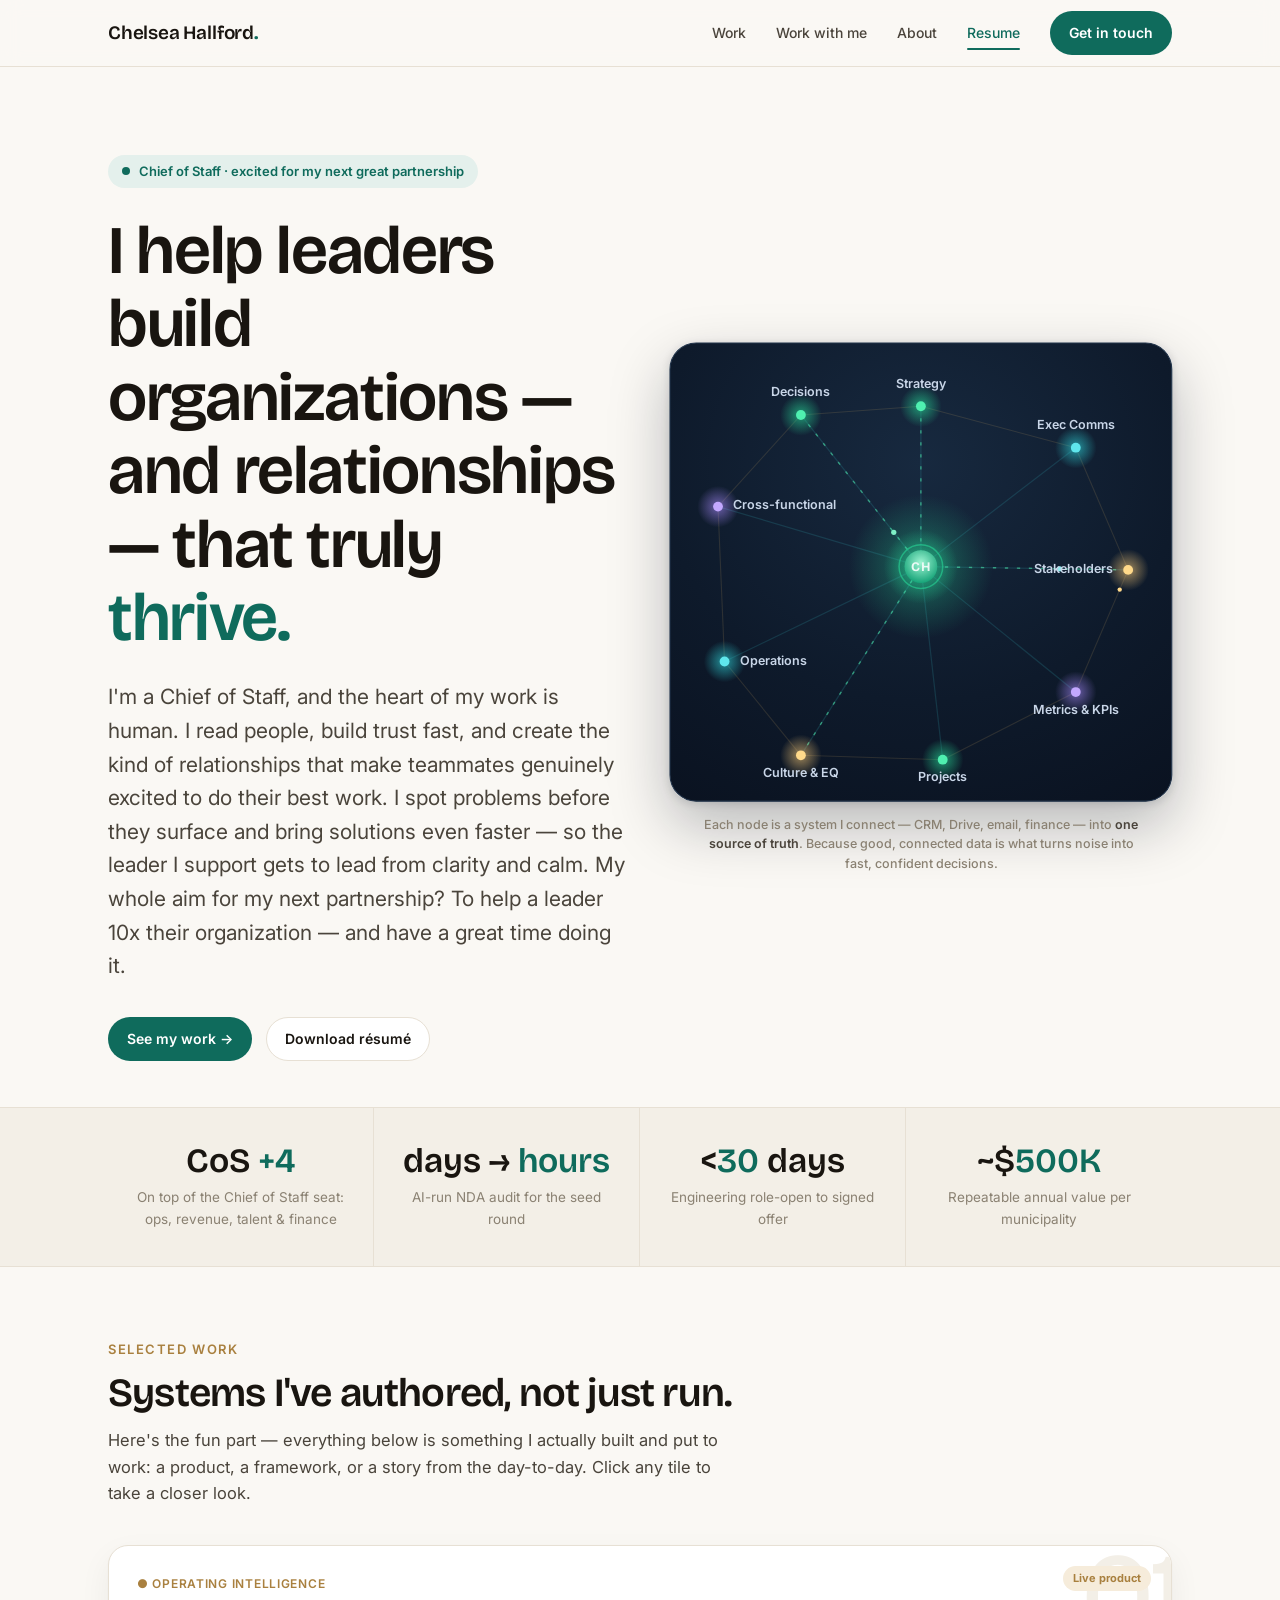
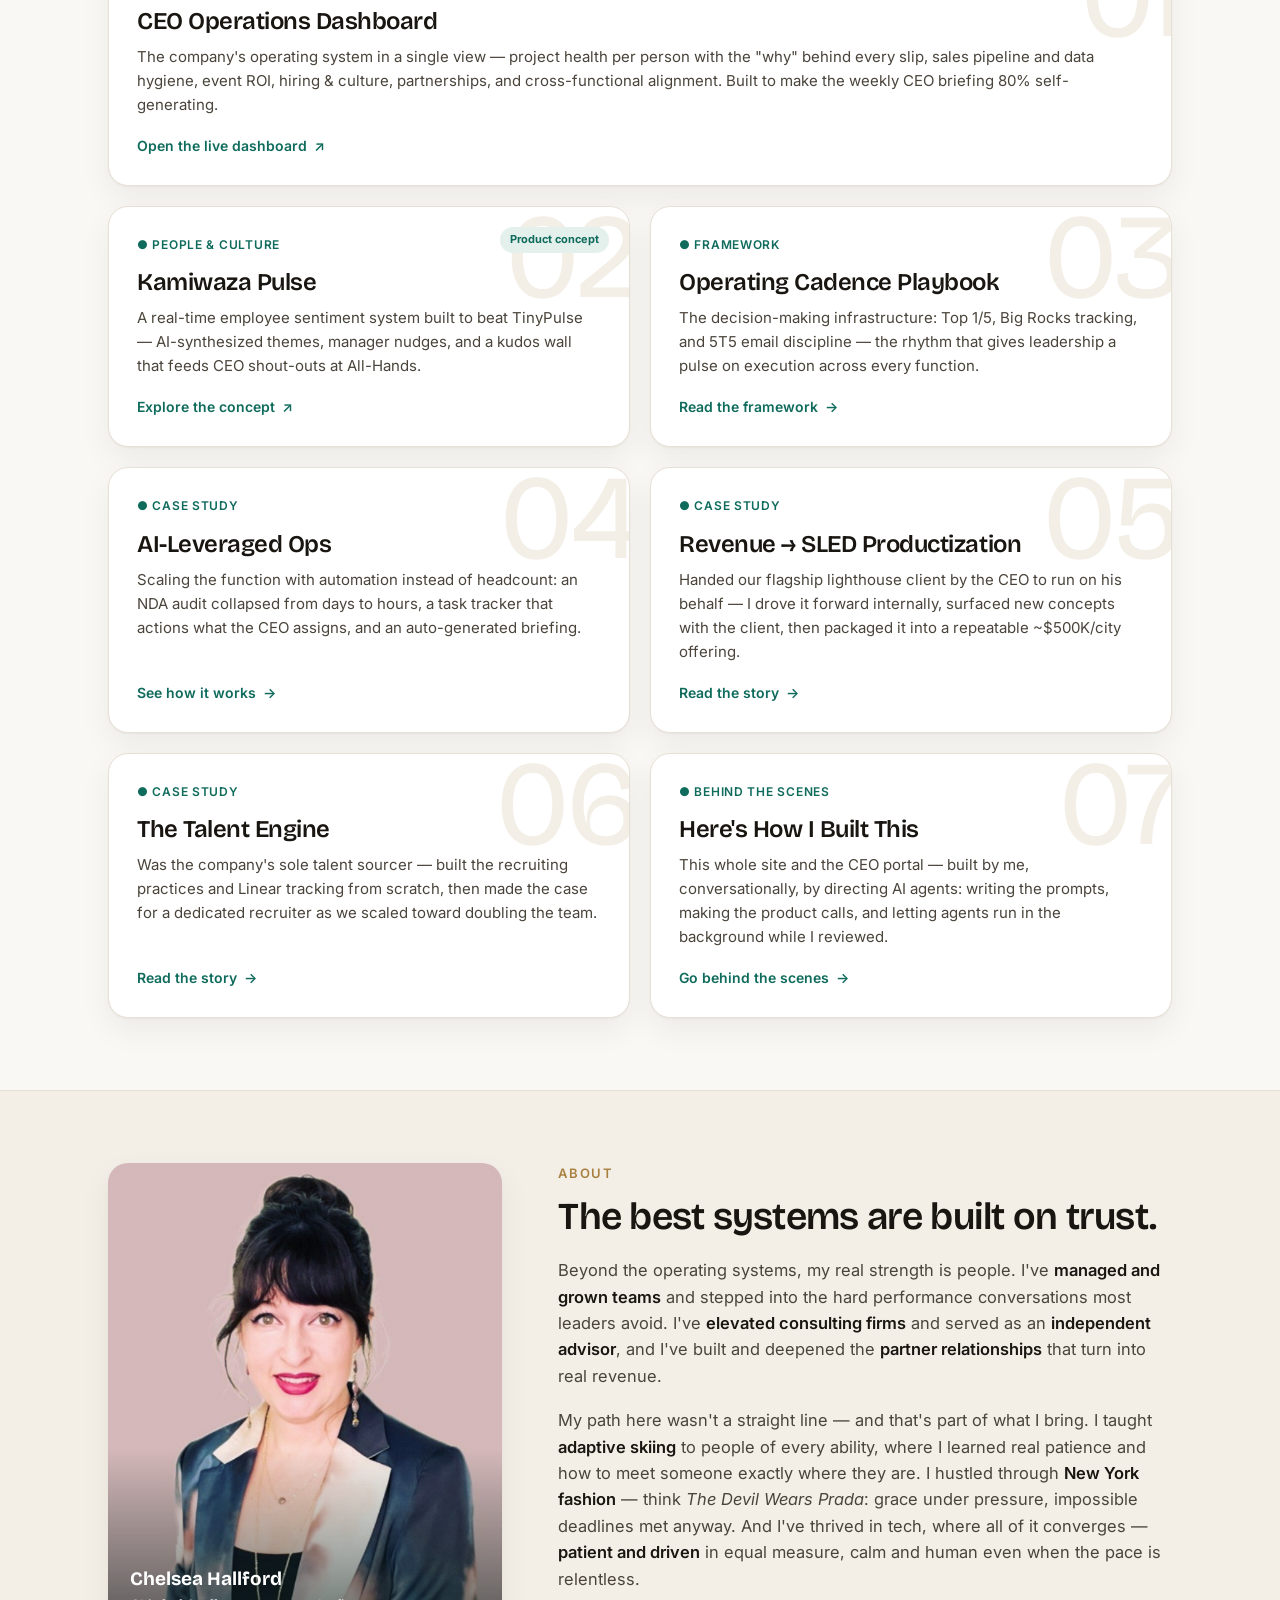
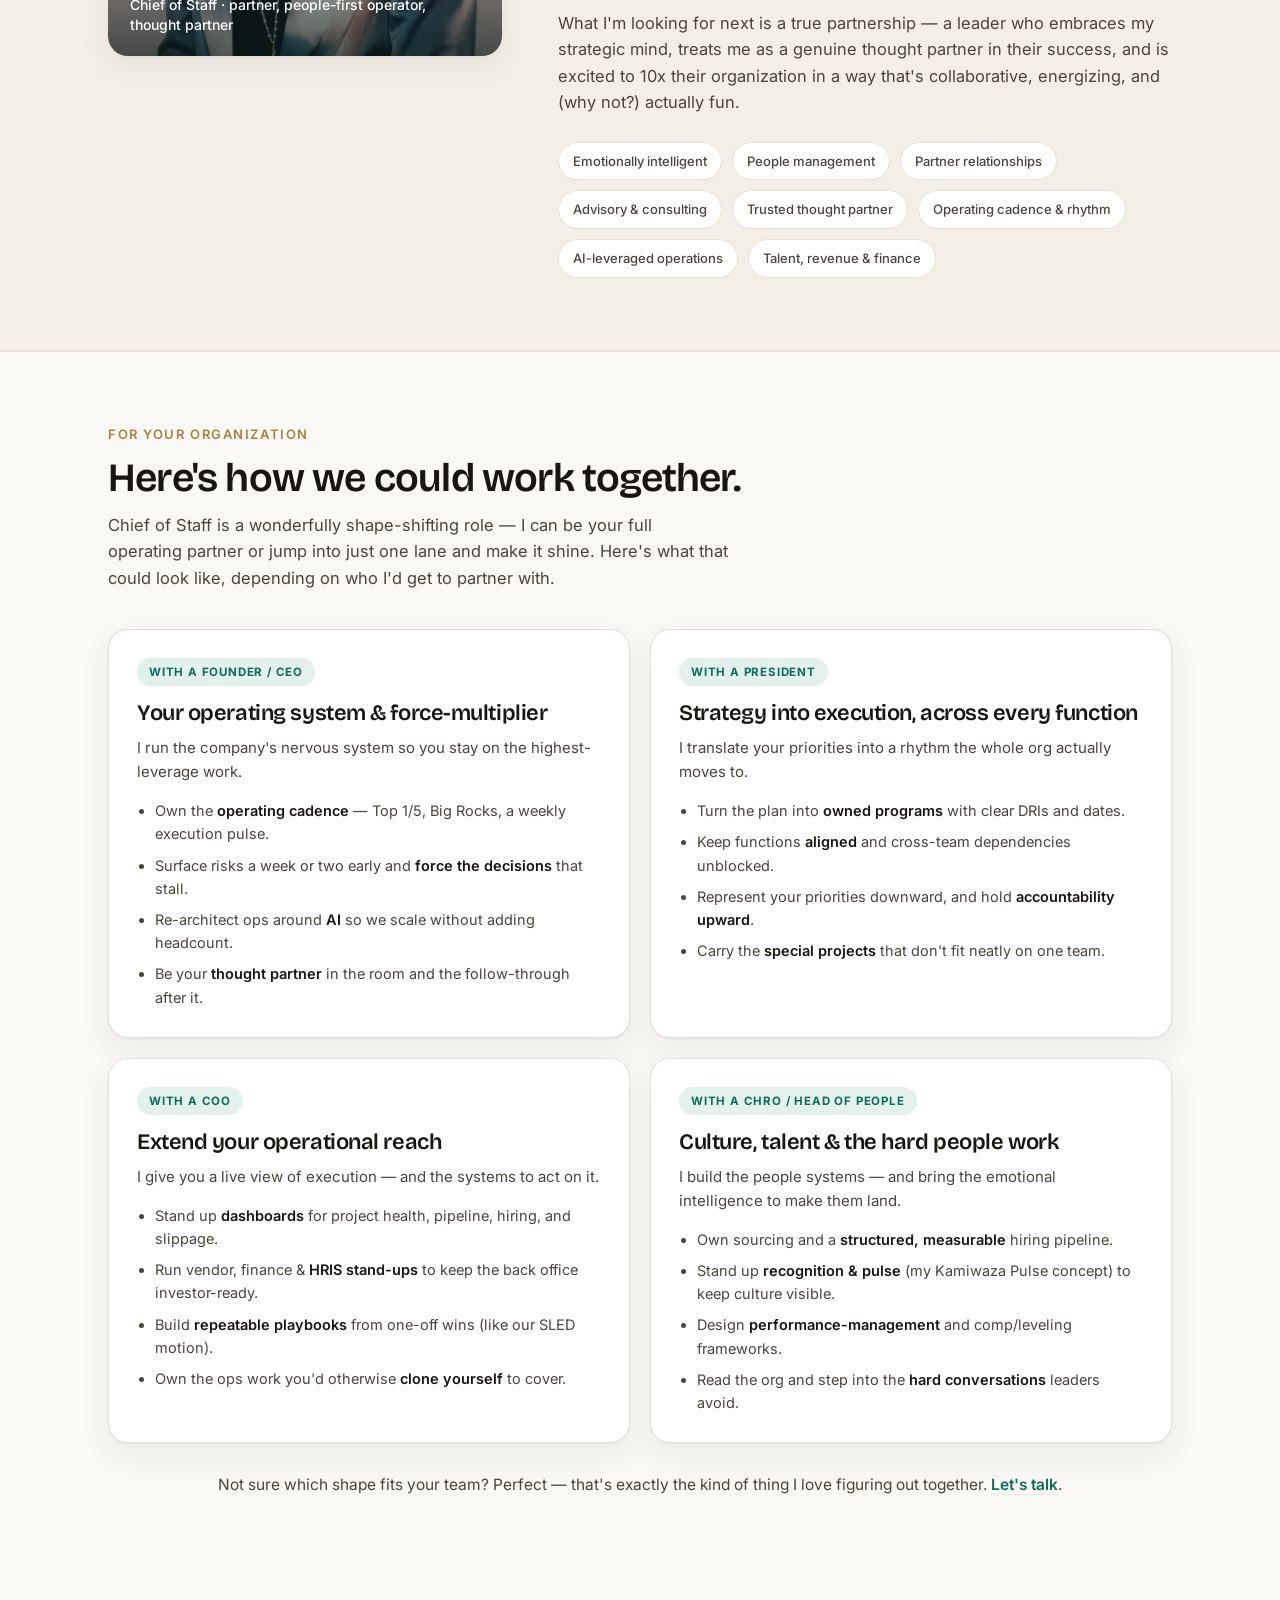
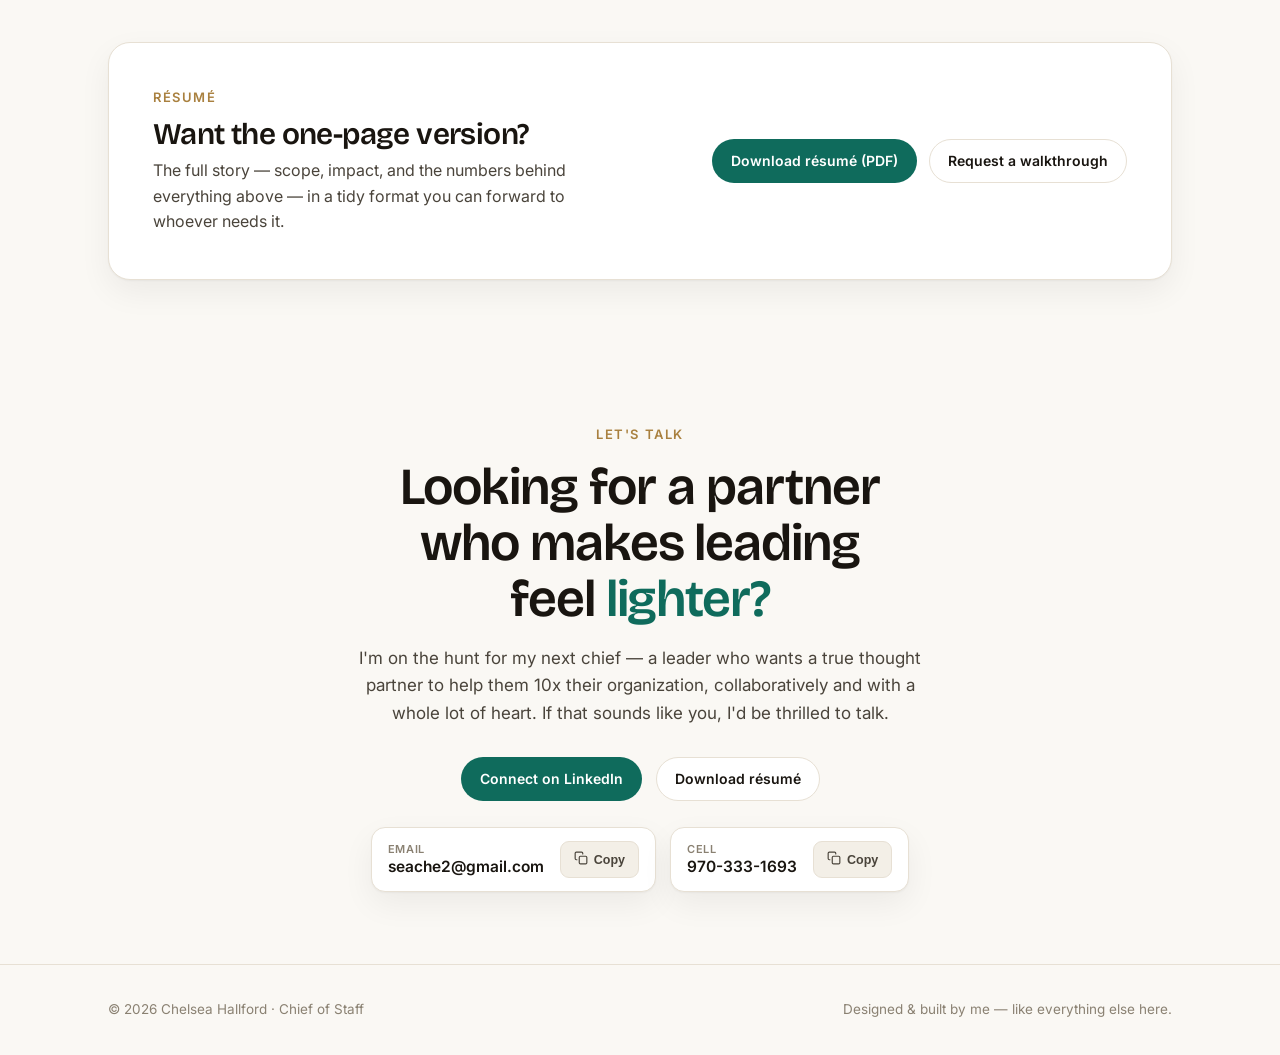
==== index.html @ 5195b386 "Add files via upload" ====
<!DOCTYPE html>
<html lang="en">
<head>
<meta charset="UTF-8" />
<meta name="viewport" content="width=device-width, initial-scale=1.0" />
<title>Chelsea Hallford · Chief of Staff</title>
<meta name="description" content="Chelsea Hallford — Chief of Staff. I help leaders build organizations and relationships that thrive." />
<link rel="preconnect" href="https://fonts.googleapis.com">
<link rel="preconnect" href="https://fonts.gstatic.com" crossorigin>
<link href="https://fonts.googleapis.com/css2?family=Bricolage+Grotesque:opsz,wght@12..96,400;12..96,500;12..96,600;12..96,700&family=Inter:wght@400;500;600&display=swap" rel="stylesheet">
<style>
  :root{
    --paper:#faf8f4;
    --paper-2:#f3efe7;
    --card:#ffffff;
    --ink:#191510;
    --ink-2:#4a443b;
    --muted:#8a8172;
    --line:#e7e0d4;
    --accent:#0f6b5c;      /* emerald */
    --accent-soft:#e4f0ec;
    --gold:#a9803f;
    --shadow:0 1px 2px rgba(25,21,16,.04), 0 12px 32px rgba(25,21,16,.06);
    --shadow-hover:0 2px 6px rgba(25,21,16,.06), 0 20px 44px rgba(25,21,16,.12);
  }
  *{box-sizing:border-box}
  html{scroll-behavior:smooth}
  body{
    margin:0;background:var(--paper);color:var(--ink);
    font-family:'Inter',-apple-system,BlinkMacSystemFont,sans-serif;
    line-height:1.6;-webkit-font-smoothing:antialiased;
  }
  .serif{font-family:'Bricolage Grotesque',-apple-system,'Segoe UI',sans-serif}
  h1,h2,h3{font-family:'Bricolage Grotesque',-apple-system,'Segoe UI',sans-serif;font-weight:600;line-height:1.08;letter-spacing:-.02em;margin:0}
  a{color:inherit;text-decoration:none}
  .wrap{max-width:1120px;margin:0 auto;padding:0 28px}

  /* nav */
  nav{position:sticky;top:0;z-index:60;background:rgba(250,248,244,.82);backdrop-filter:blur(10px);
    border-bottom:1px solid var(--line)}
  nav .wrap{display:flex;align-items:center;justify-content:space-between;height:66px}
  .logo{font-family:'Bricolage Grotesque',sans-serif;font-size:19px;font-weight:600;letter-spacing:-.01em}
  .logo b{color:var(--accent)}
  .navlinks{display:flex;gap:30px;align-items:center;font-size:14px;font-weight:500}
  .navlinks a{color:var(--ink-2);transition:color .15s}
  .navlinks a:hover{color:var(--accent)}
  .navlinks a.spy-active:not(.btn){color:var(--accent);position:relative}
  .navlinks a.spy-active:not(.btn)::after{content:"";position:absolute;left:0;right:0;bottom:-6px;height:2px;background:var(--accent);border-radius:2px}
  .btn{display:inline-flex;align-items:center;gap:8px;font-size:14px;font-weight:600;
    padding:10px 18px;border-radius:999px;transition:.18s;cursor:pointer;border:1px solid transparent}
  .btn.primary{background:var(--accent);color:#fff}
  .btn.primary:hover{background:#0c5648;transform:translateY(-1px)}
  .btn.ghost{border-color:var(--line);color:var(--ink);background:#fff}
  .btn.ghost:hover{border-color:var(--accent);color:var(--accent)}
  @media(max-width:720px){.navlinks a:not(.btn){display:none}}

  /* hero */
  .hero{padding:88px 0 46px}
  .eyebrow{display:inline-flex;align-items:center;gap:9px;font-size:13px;font-weight:600;
    color:var(--accent);background:var(--accent-soft);padding:6px 14px;border-radius:999px;margin-bottom:26px}
  .eyebrow .pulse{width:8px;height:8px;border-radius:50%;background:var(--accent);
    box-shadow:0 0 0 0 rgba(15,107,92,.5);animation:pulse 2s infinite}
  @keyframes pulse{0%{box-shadow:0 0 0 0 rgba(15,107,92,.45)}70%{box-shadow:0 0 0 10px rgba(15,107,92,0)}100%{box-shadow:0 0 0 0 rgba(15,107,92,0)}}
  .hero h1{font-size:clamp(38px,6vw,68px);max-width:14ch}
  .hero h1 em{font-style:normal;color:var(--accent)}
  .hero .lede{font-size:clamp(17px,2.1vw,21px);color:var(--ink-2);max-width:60ch;margin:26px 0 34px}
  .hero .cta{display:flex;gap:14px;flex-wrap:wrap}

  /* hero AI graph */
  .hero-grid{display:grid;grid-template-columns:1.02fr .98fr;gap:40px;align-items:center}
  @media(max-width:880px){.hero-grid{grid-template-columns:1fr;gap:22px}
    .hero-viz{max-width:470px;margin:6px auto 0}}
  .hero-viz{position:relative}
  .aiviz{width:100%;height:auto;display:block;overflow:visible;border-radius:24px;
    box-shadow:0 24px 60px rgba(10,19,32,.28),0 2px 10px rgba(10,19,32,.14)}
  .ai-float{animation:aifl 7s ease-in-out infinite}
  @keyframes aifl{0%,100%{transform:translateY(0)}50%{transform:translateY(-7px)}}
  .ai-halo{animation:aihalo 3.4s ease-in-out infinite}
  @keyframes aihalo{0%,100%{opacity:.45}50%{opacity:.95}}
  .ai-flow{stroke-dasharray:3 8;animation:aiflow 3.4s linear infinite}
  @keyframes aiflow{to{stroke-dashoffset:-110}}
  .ai-hublabel{font-size:12px;fill:#eafaf5;font-weight:700;font-family:'Bricolage Grotesque',sans-serif;letter-spacing:.6px}
  .ai-label{font-size:11.5px;fill:#c9d6e8;font-weight:600}
  .hero-viz-cap{text-align:center;font-size:12.5px;color:var(--muted);margin:14px auto 0;font-weight:500;max-width:440px;line-height:1.55}
  .hero-viz-cap b{color:var(--ink-2);font-weight:600}
  @media(prefers-reduced-motion:reduce){.ai-float,.ai-halo,.ai-flow{animation:none}}

  /* impact strip */
  .impact{border-top:1px solid var(--line);border-bottom:1px solid var(--line);background:var(--paper-2)}
  .impact .wrap{display:grid;grid-template-columns:repeat(4,1fr);gap:0}
  .stat{padding:36px 24px;border-right:1px solid var(--line);text-align:center;
    display:flex;flex-direction:column;align-items:center;justify-content:center}
  .stat:last-child{border-right:0}
  .stat .n{font-family:'Bricolage Grotesque',sans-serif;font-size:34px;font-weight:600;color:var(--ink);line-height:1}
  .stat .n span{color:var(--accent)}
  .stat .l{font-size:13.5px;color:var(--muted);margin-top:9px;max-width:24ch}
  @media(max-width:820px){.impact .wrap{grid-template-columns:repeat(2,1fr)}
    .stat{padding:26px 18px}
    .stat:nth-child(odd){border-right:1px solid var(--line)}
    .stat:nth-child(even){border-right:0}}

  section{padding:72px 0}
  .sec-head{margin-bottom:38px}
  .sec-head .kicker{font-size:13px;font-weight:600;letter-spacing:.12em;text-transform:uppercase;color:var(--gold)}
  .sec-head h2{font-size:clamp(28px,4vw,40px);margin-top:12px}
  .sec-head p{color:var(--ink-2);max-width:62ch;margin-top:12px;font-size:16.5px}

  /* tiles */
  .tiles{display:grid;grid-template-columns:repeat(6,1fr);gap:20px}
  .tile{grid-column:span 3;background:var(--card);border:1px solid var(--line);border-radius:20px;
    padding:28px;cursor:pointer;transition:.22s;box-shadow:var(--shadow);position:relative;overflow:hidden;
    display:flex;flex-direction:column;min-height:230px}
  .tile:hover{transform:translateY(-4px);box-shadow:var(--shadow-hover);border-color:#d8cfbf}
  .tile.feature{grid-column:span 6}
  .tile .cat{display:inline-flex;align-items:center;gap:7px;font-size:12px;font-weight:600;
    color:var(--accent);text-transform:uppercase;letter-spacing:.06em;margin-bottom:16px}
  .tile.live .cat{color:var(--gold)}
  .tile h3{font-size:24px;margin-bottom:10px}
  .tile .desc{color:var(--ink-2);font-size:15px;flex:1}
  .tile .go{margin-top:18px;font-size:14px;font-weight:600;color:var(--accent);display:inline-flex;align-items:center;gap:7px}
  .tile .arrow{transition:transform .2s}
  .tile:hover .arrow{transform:translate(4px,-2px)}
  .tile .glyph{position:absolute;right:-10px;top:-10px;font-family:'Bricolage Grotesque',sans-serif;font-size:120px;
    color:var(--paper-2);z-index:0;line-height:1;user-select:none;pointer-events:none}
  .tile > *{position:relative;z-index:1}
  .tag{position:absolute;top:20px;right:20px;font-size:11px;font-weight:700;padding:4px 10px;border-radius:999px;
    background:var(--accent-soft);color:var(--accent);z-index:2}
  .tag.gold{background:#f6ecdb;color:var(--gold)}
  @media(max-width:820px){.tiles{grid-template-columns:1fr}.tile,.tile.feature{grid-column:auto}}

  /* about */
  .about{background:var(--paper-2);border-top:1px solid var(--line);border-bottom:1px solid var(--line)}
  .about-grid{display:grid;grid-template-columns:0.9fr 1.4fr;gap:56px;align-items:start}
  .portrait{aspect-ratio:4/5;border-radius:20px;
    background:
      linear-gradient(to top, rgba(12,30,25,.72), rgba(12,30,25,.02) 42%),
      url('chelsea-headshot.jpg') center 15%/cover no-repeat,
      linear-gradient(145deg,#123e37,#0f6b5c 60%,#2f9a86);
    box-shadow:var(--shadow);display:flex;align-items:flex-end;padding:22px;color:#fff;position:relative;overflow:hidden}
  .portrait .initials{font-family:'Bricolage Grotesque',sans-serif;font-size:150px;font-weight:500;position:absolute;
    top:-24px;right:6px;color:rgba(255,255,255,.12);line-height:1}
  .portrait .cap{font-size:14px;font-weight:500;position:relative;z-index:1;line-height:1.4}
  .portrait .cap b{font-family:'Bricolage Grotesque',sans-serif;font-size:19px;display:block;margin-bottom:3px}
  .about h2{font-size:clamp(26px,3.6vw,38px);margin-bottom:20px}
  .about p{color:var(--ink-2);font-size:16.5px;margin:0 0 18px}
  .about p .hl{color:var(--ink);font-weight:600}
  .about .signals{display:flex;flex-wrap:wrap;gap:10px;margin-top:26px}
  .chip{font-size:13px;font-weight:500;padding:8px 14px;border-radius:999px;background:#fff;
    border:1px solid var(--line);color:var(--ink-2)}
  @media(max-width:820px){.about-grid{grid-template-columns:1fr;gap:32px}.portrait{max-width:320px}}

  /* ways we could work together */
  .ways{display:grid;grid-template-columns:repeat(2,1fr);gap:20px}
  @media(max-width:820px){.ways{grid-template-columns:1fr}}
  .way{background:var(--card);border:1px solid var(--line);border-radius:20px;padding:28px;box-shadow:var(--shadow);
    transition:.2s}
  .way:hover{transform:translateY(-3px);box-shadow:var(--shadow-hover);border-color:#d8cfbf}
  .way-role{display:inline-block;font-size:11.5px;font-weight:700;letter-spacing:.07em;text-transform:uppercase;
    color:var(--accent);background:var(--accent-soft);padding:5px 12px;border-radius:999px;margin-bottom:16px}
  .way h3{font-size:22px;margin-bottom:10px}
  .way > p{color:var(--ink-2);font-size:15px;margin:0 0 15px}
  .way ul{margin:0;padding-left:18px;color:var(--ink-2);font-size:14.5px}
  .way li{margin-bottom:8px}
  .way li:last-child{margin-bottom:0}
  .way li b{color:var(--ink);font-weight:600}
  .ways-note{text-align:center;color:var(--ink-2);font-size:15.5px;margin-top:30px}
  .ways-note a{color:var(--accent);font-weight:600;border-bottom:1px solid var(--accent-soft)}
  .ways-note a:hover{border-bottom-color:var(--accent)}

  /* resume */
  .resume-card{background:var(--card);border:1px solid var(--line);border-radius:22px;padding:44px;
    box-shadow:var(--shadow);display:flex;justify-content:space-between;align-items:center;gap:30px;flex-wrap:wrap}
  .resume-card h2{font-size:30px;margin-bottom:8px}
  .resume-card p{color:var(--ink-2);margin:0;max-width:46ch}
  .resume-actions{display:flex;gap:12px;flex-wrap:wrap}

  /* contact */
  .contact{text-align:center}
  .contact h2{font-size:clamp(30px,5vw,52px);max-width:16ch;margin:0 auto 18px}
  .contact h2 em{font-style:normal;color:var(--accent)}
  .contact p{color:var(--ink-2);font-size:17px;max-width:52ch;margin:0 auto 30px}
  .contact-cards{display:flex;gap:14px;justify-content:center;flex-wrap:wrap;margin-top:26px}
  .ccard{display:flex;align-items:center;gap:16px;background:var(--card);border:1px solid var(--line);
    border-radius:14px;padding:13px 16px;box-shadow:var(--shadow)}
  .ccard .cinfo{display:flex;flex-direction:column;text-align:left;line-height:1.3}
  .ccard-label{font-size:11px;text-transform:uppercase;letter-spacing:.06em;color:var(--muted);font-weight:600}
  .ccard-val{font-size:15.5px;font-weight:600;color:var(--ink)}
  .ccard-val:hover{color:var(--accent)}
  .copy-btn{border:1px solid var(--line);background:var(--paper-2);color:var(--ink-2);font-size:12.5px;font-weight:600;
    padding:9px 13px;border-radius:9px;cursor:pointer;transition:.15s;white-space:nowrap;display:inline-flex;align-items:center;gap:6px}
  .copy-btn:hover{border-color:var(--accent);color:var(--accent)}
  .copy-btn.copied{background:var(--accent);color:#fff;border-color:var(--accent)}
  .copy-btn svg{width:14px;height:14px}

  footer{border-top:1px solid var(--line);padding:34px 0;color:var(--muted);font-size:13.5px}
  footer .wrap{display:flex;justify-content:space-between;align-items:center;flex-wrap:wrap;gap:14px}
  footer a{color:var(--ink-2)}footer a:hover{color:var(--accent)}

  /* modal */
  .modal-bg{position:fixed;inset:0;background:rgba(25,21,16,.5);backdrop-filter:blur(4px);
    z-index:100;display:none;align-items:center;justify-content:center;padding:24px}
  .modal-bg.open{display:flex;animation:fade .2s ease}
  @keyframes fade{from{opacity:0}to{opacity:1}}
  .modal{background:var(--paper);border-radius:22px;max-width:660px;width:100%;max-height:88vh;overflow-y:auto;
    box-shadow:0 30px 80px rgba(0,0,0,.35);animation:rise .25s ease}
  @keyframes rise{from{transform:translateY(16px);opacity:.6}to{transform:none;opacity:1}}
  .modal-top{padding:34px 38px 0;position:sticky;top:0;background:var(--paper)}
  .modal .cat{font-size:12px;font-weight:600;color:var(--gold);text-transform:uppercase;letter-spacing:.08em}
  .modal h3{font-size:30px;margin:12px 0 0}
  .modal-body{padding:22px 38px 40px}
  .modal-body h4{font-family:'Inter',sans-serif;font-size:12px;font-weight:700;letter-spacing:.1em;
    text-transform:uppercase;color:var(--accent);margin:26px 0 8px}
  .modal-body p{color:var(--ink-2);margin:0;font-size:16px}
  .modal-body ul{color:var(--ink-2);margin:8px 0 0;padding-left:20px;font-size:16px}
  .modal-body li{margin-bottom:7px}
  .modal-metrics{display:grid;grid-template-columns:repeat(3,1fr);gap:14px;margin-top:28px}
  .mm{background:#fff;border:1px solid var(--line);border-radius:14px;padding:16px}
  .mm .n{font-family:'Bricolage Grotesque',sans-serif;font-size:26px;font-weight:600;color:var(--accent);line-height:1}
  .mm .l{font-size:12.5px;color:var(--muted);margin-top:6px}
  .close-x{position:absolute;top:26px;right:26px;width:36px;height:36px;border-radius:50%;border:1px solid var(--line);
    background:#fff;cursor:pointer;font-size:18px;color:var(--ink-2);display:flex;align-items:center;justify-content:center;z-index:3}
  .close-x:hover{color:var(--accent);border-color:var(--accent)}
  @media(max-width:560px){.modal-metrics{grid-template-columns:1fr}.modal-top,.modal-body{padding-left:24px;padding-right:24px}}
</style>
</head>
<body>

<nav>
  <div class="wrap">
    <a href="#top" class="logo">Chelsea Hallford<b>.</b></a>
    <div class="navlinks">
      <a href="#work">Work</a>
      <a href="#ways">Work with me</a>
      <a href="#about">About</a>
      <a href="#resume">Resume</a>
      <a href="#contact" class="btn primary">Get in touch</a>
    </div>
  </div>
</nav>

<a id="top"></a>
<header class="hero">
  <div class="wrap">
   <div class="hero-grid">
    <div class="hero-text">
    <span class="eyebrow"><span class="pulse"></span> Chief of Staff · excited for my next great partnership</span>
    <h1 class="serif">I help leaders build organizations — and relationships — that truly <em>thrive.</em></h1>
    <p class="lede">I'm a Chief of Staff, and the heart of my work is human. I read people, build trust fast, and create the kind of relationships that make teammates genuinely excited to do their best work. I spot problems before they surface and bring solutions even faster — so the leader I support gets to lead from clarity and calm. My whole aim for my next partnership? To help a leader 10x their organization — and have a great time doing it.</p>
    <div class="cta">
      <a href="#work" class="btn primary">See my work →</a>
      <a href="#resume" class="btn ghost">Download résumé</a>
    </div>
    </div><!-- /hero-text -->

    <div class="hero-viz">
      <svg class="aiviz" viewBox="0 0 460 420" xmlns="http://www.w3.org/2000/svg" role="img" aria-label="Glowing network graph of how a Chief of Staff connects strategy, operations, communication, and people">
        <defs>
          <radialGradient id="panel" cx="50%" cy="26%" r="90%">
            <stop offset="0%" stop-color="#17293f"/><stop offset="58%" stop-color="#0e1a2b"/><stop offset="100%" stop-color="#0a1220"/>
          </radialGradient>
          <radialGradient id="hubglow" cx="50%" cy="50%" r="50%"><stop offset="0%" stop-color="#27d796" stop-opacity="0.42"/><stop offset="100%" stop-color="#27d796" stop-opacity="0"/></radialGradient>
          <radialGradient id="hubcore" cx="50%" cy="38%" r="65%"><stop offset="0%" stop-color="#9ff5d3"/><stop offset="100%" stop-color="#10a074"/></radialGradient>
          <radialGradient id="haloE" cx="50%" cy="50%" r="50%"><stop offset="0%" stop-color="#27d796" stop-opacity="0.65"/><stop offset="100%" stop-color="#27d796" stop-opacity="0"/></radialGradient>
          <radialGradient id="haloT" cx="50%" cy="50%" r="50%"><stop offset="0%" stop-color="#2fd3d8" stop-opacity="0.65"/><stop offset="100%" stop-color="#2fd3d8" stop-opacity="0"/></radialGradient>
          <radialGradient id="haloG" cx="50%" cy="50%" r="50%"><stop offset="0%" stop-color="#ffcf7a" stop-opacity="0.6"/><stop offset="100%" stop-color="#ffcf7a" stop-opacity="0"/></radialGradient>
          <radialGradient id="haloV" cx="50%" cy="50%" r="50%"><stop offset="0%" stop-color="#a98bff" stop-opacity="0.6"/><stop offset="100%" stop-color="#a98bff" stop-opacity="0"/></radialGradient>
        </defs>

        <rect x="0" y="0" width="460" height="420" rx="24" fill="url(#panel)" stroke="#22344b" stroke-width="1"/>
        <circle cx="230" cy="205" r="66" fill="url(#hubglow)"/>

        <!-- center spokes -->
        <g fill="none" stroke="#39c9d2" stroke-width="1.1" opacity="0.16">
          <line x1="230" y1="205" x2="230" y2="58"/>
          <line x1="230" y1="205" x2="372" y2="96"/>
          <line x1="230" y1="205" x2="420" y2="208"/>
          <line x1="230" y1="205" x2="372" y2="320"/>
          <line x1="230" y1="205" x2="250" y2="382"/>
          <line x1="230" y1="205" x2="120" y2="378"/>
          <line x1="230" y1="205" x2="50" y2="292"/>
          <line x1="230" y1="205" x2="44" y2="150"/>
          <line x1="230" y1="205" x2="120" y2="66"/>
        </g>
        <!-- animated data-flow spokes -->
        <g fill="none" stroke="#4ff0b0" stroke-width="1.3" opacity="0.55">
          <line class="ai-flow" x1="120" y1="66" x2="230" y2="205"/>
          <line class="ai-flow" x1="230" y1="58" x2="230" y2="205" style="animation-delay:-1.2s"/>
          <line class="ai-flow" x1="420" y1="208" x2="230" y2="205" style="animation-delay:-2.1s"/>
          <line class="ai-flow" x1="120" y1="378" x2="230" y2="205" style="animation-delay:-0.6s"/>
        </g>
        <!-- outer web -->
        <g fill="none" stroke="#e6b968" stroke-width="1" opacity="0.14">
          <line x1="230" y1="58" x2="372" y2="96"/>
          <line x1="372" y1="96" x2="420" y2="208"/>
          <line x1="420" y1="208" x2="372" y2="320"/>
          <line x1="372" y1="320" x2="250" y2="382"/>
          <line x1="250" y1="382" x2="120" y2="378"/>
          <line x1="120" y1="378" x2="50" y2="292"/>
          <line x1="50" y1="292" x2="44" y2="150"/>
          <line x1="44" y1="150" x2="120" y2="66"/>
          <line x1="120" y1="66" x2="230" y2="58"/>
        </g>

        <!-- traveling data pulses -->
        <circle r="2.4" fill="#7ff0c6"><animateMotion dur="4.5s" repeatCount="indefinite" path="M120,66 L230,205"/></circle>
        <circle r="2.4" fill="#8fe9ee"><animateMotion dur="5.2s" repeatCount="indefinite" path="M230,205 L420,208"/></circle>
        <circle r="2" fill="#ffd98a"><animateMotion dur="6s" repeatCount="indefinite" path="M372,96 L420,208 L372,320"/></circle>

        <!-- nodes -->
        <g class="ai-float" style="animation-delay:-0.2s"><circle class="ai-halo" cx="230" cy="58" r="19" fill="url(#haloE)"/><circle cx="230" cy="58" r="4.5" fill="#4ff0b0"/><text class="ai-label" x="230" y="41" text-anchor="middle">Strategy</text></g>
        <g class="ai-float" style="animation-delay:-1.6s"><circle class="ai-halo" cx="372" cy="96" r="19" fill="url(#haloT)" style="animation-delay:-0.7s"/><circle cx="372" cy="96" r="4.5" fill="#5fe6ec"/><text class="ai-label" x="372" y="79" text-anchor="middle">Exec Comms</text></g>
        <g class="ai-float" style="animation-delay:-2.7s"><circle class="ai-halo" cx="420" cy="208" r="19" fill="url(#haloG)" style="animation-delay:-1.5s"/><circle cx="420" cy="208" r="4.5" fill="#ffd98a"/><text class="ai-label" x="406" y="211" text-anchor="end">Stakeholders</text></g>
        <g class="ai-float" style="animation-delay:-3.3s"><circle class="ai-halo" cx="372" cy="320" r="19" fill="url(#haloV)" style="animation-delay:-2.2s"/><circle cx="372" cy="320" r="4.5" fill="#c3a8ff"/><text class="ai-label" x="372" y="340" text-anchor="middle">Metrics &amp; KPIs</text></g>
        <g class="ai-float" style="animation-delay:-0.9s"><circle class="ai-halo" cx="250" cy="382" r="19" fill="url(#haloE)" style="animation-delay:-3s"/><circle cx="250" cy="382" r="4.5" fill="#4ff0b0"/><text class="ai-label" x="250" y="402" text-anchor="middle">Projects</text></g>
        <g class="ai-float" style="animation-delay:-4.3s"><circle class="ai-halo" cx="120" cy="378" r="19" fill="url(#haloG)" style="animation-delay:-0.4s"/><circle cx="120" cy="378" r="4.5" fill="#ffd98a"/><text class="ai-label" x="120" y="398" text-anchor="middle">Culture &amp; EQ</text></g>
        <g class="ai-float" style="animation-delay:-2.1s"><circle class="ai-halo" cx="50" cy="292" r="19" fill="url(#haloT)" style="animation-delay:-1.9s"/><circle cx="50" cy="292" r="4.5" fill="#5fe6ec"/><text class="ai-label" x="64" y="295" text-anchor="start">Operations</text></g>
        <g class="ai-float" style="animation-delay:-5.1s"><circle class="ai-halo" cx="44" cy="150" r="19" fill="url(#haloV)" style="animation-delay:-2.6s"/><circle cx="44" cy="150" r="4.5" fill="#c3a8ff"/><text class="ai-label" x="58" y="152" text-anchor="start">Cross-functional</text></g>
        <g class="ai-float" style="animation-delay:-3.8s"><circle class="ai-halo" cx="120" cy="66" r="19" fill="url(#haloE)" style="animation-delay:-1.1s"/><circle cx="120" cy="66" r="4.5" fill="#4ff0b0"/><text class="ai-label" x="120" y="49" text-anchor="middle">Decisions</text></g>

        <!-- hub -->
        <circle class="ai-halo" cx="230" cy="205" r="34" fill="url(#haloE)"/>
        <circle cx="230" cy="205" r="20" fill="none" stroke="#27d796" stroke-width="1.4" opacity="0.6"/>
        <circle cx="230" cy="205" r="15" fill="url(#hubcore)"/>
        <text class="ai-hublabel" x="230" y="209" text-anchor="middle">CH</text>
      </svg>
      <div class="hero-viz-cap">Each node is a system I connect — CRM, Drive, email, finance — into <b>one source of truth</b>. Because good, connected data is what turns noise into fast, confident decisions.</div>
    </div>
   </div><!-- /hero-grid -->
  </div>
</header>

<div class="impact">
  <div class="wrap">
    <div class="stat"><div class="n">CoS <span>+4</span></div><div class="l">On top of the Chief of Staff seat: ops, revenue, talent &amp; finance</div></div>
    <div class="stat"><div class="n">days → <span>hours</span></div><div class="l">AI-run NDA audit for the seed round</div></div>
    <div class="stat"><div class="n">&lt;<span>30</span> days</div><div class="l">Engineering role-open to signed offer</div></div>
    <div class="stat"><div class="n">~$<span>500K</span></div><div class="l">Repeatable annual value per municipality</div></div>
  </div>
</div>

<section id="work">
  <div class="wrap">
    <div class="sec-head">
      <div class="kicker">Selected work</div>
      <h2 class="serif">Systems I've authored, not just run.</h2>
      <p>Here's the fun part — everything below is something I actually built and put to work: a product, a framework, or a story from the day-to-day. Click any tile to take a closer look.</p>
    </div>

    <div class="tiles">
      <!-- Feature: CEO dashboard -->
      <div class="tile feature live" onclick="window.open('ceo-ops-dashboard.html','_blank')">
        <span class="tag gold">Live product</span>
        <span class="glyph">01</span>
        <span class="cat">● Operating intelligence</span>
        <h3 class="serif">CEO Operations Dashboard</h3>
        <div class="desc">The company's operating system in a single view — project health per person with the "why" behind every slip, sales pipeline and data hygiene, event ROI, hiring & culture, partnerships, and cross-functional alignment. Built to make the weekly CEO briefing 80% self-generating.</div>
        <span class="go">Open the live dashboard <span class="arrow">↗</span></span>
      </div>

      <!-- Kamiwaza Pulse -->
      <div class="tile" onclick="window.open('kamiwaza-pulse.html','_blank')">
        <span class="tag">Product concept</span>
        <span class="glyph">02</span>
        <span class="cat">● People & culture</span>
        <h3 class="serif">Kamiwaza Pulse</h3>
        <div class="desc">A real-time employee sentiment system built to beat TinyPulse — AI-synthesized themes, manager nudges, and a kudos wall that feeds CEO shout-outs at All-Hands.</div>
        <span class="go">Explore the concept <span class="arrow">↗</span></span>
      </div>

      <!-- Cadence Playbook -->
      <div class="tile" onclick="openModal('cadence')">
        <span class="glyph">03</span>
        <span class="cat">● Framework</span>
        <h3 class="serif">Operating Cadence Playbook</h3>
        <div class="desc">The decision-making infrastructure: Top 1/5, Big Rocks tracking, and 5T5 email discipline — the rhythm that gives leadership a pulse on execution across every function.</div>
        <span class="go">Read the framework <span class="arrow">→</span></span>
      </div>

      <!-- AI-Leveraged Ops -->
      <div class="tile" onclick="openModal('ai')">
        <span class="glyph">04</span>
        <span class="cat">● Case study</span>
        <h3 class="serif">AI-Leveraged Ops</h3>
        <div class="desc">Scaling the function with automation instead of headcount: an NDA audit collapsed from days to hours, a task tracker that actions what the CEO assigns, and an auto-generated briefing.</div>
        <span class="go">See how it works <span class="arrow">→</span></span>
      </div>

      <!-- Revenue / SLED -->
      <div class="tile" onclick="openModal('revenue')">
        <span class="glyph">05</span>
        <span class="cat">● Case study</span>
        <h3 class="serif">Revenue → SLED Productization</h3>
        <div class="desc">Handed our flagship lighthouse client by the CEO to run on his behalf — I drove it forward internally, surfaced new concepts with the client, then packaged it into a repeatable ~$500K/city offering.</div>
        <span class="go">Read the story <span class="arrow">→</span></span>
      </div>

      <!-- Talent Engine -->
      <div class="tile" onclick="openModal('talent')">
        <span class="glyph">06</span>
        <span class="cat">● Case study</span>
        <h3 class="serif">The Talent Engine</h3>
        <div class="desc">Was the company's sole talent sourcer — built the recruiting practices and Linear tracking from scratch, then made the case for a dedicated recruiter as we scaled toward doubling the team.</div>
        <span class="go">Read the story <span class="arrow">→</span></span>
      </div>

      <!-- How I built this (meta) -->
      <div class="tile" onclick="openModal('builtwithai')">
        <span class="glyph">07</span>
        <span class="cat">● Behind the scenes</span>
        <h3 class="serif">Here's How I Built This</h3>
        <div class="desc">This whole site and the CEO portal — built by me, conversationally, by directing AI agents: writing the prompts, making the product calls, and letting agents run in the background while I reviewed.</div>
        <span class="go">Go behind the scenes <span class="arrow">→</span></span>
      </div>
    </div>
  </div>
</section>

<section class="about" id="about">
  <div class="wrap about-grid">
    <div class="portrait">
      <div class="cap"><b>Chelsea Hallford</b>Chief of Staff · partner, people-first operator, thought partner</div>
    </div>
    <div>
      <div class="kicker" style="color:var(--gold);font-size:13px;font-weight:600;letter-spacing:.12em;text-transform:uppercase">About</div>
      <h2 class="serif" style="margin-top:12px">The best systems are built on trust.</h2>
      <p>Beyond the operating systems, my real strength is people. I've <span class="hl">managed and grown teams</span> and stepped into the hard performance conversations most leaders avoid. I've <span class="hl">elevated consulting firms</span> and served as an <span class="hl">independent advisor</span>, and I've built and deepened the <span class="hl">partner relationships</span> that turn into real revenue.</p>
      <p>My path here wasn't a straight line — and that's part of what I bring. I taught <span class="hl">adaptive skiing</span> to people of every ability, where I learned real patience and how to meet someone exactly where they are. I hustled through <span class="hl">New York fashion</span> — think <em>The Devil Wears Prada</em>: grace under pressure, impossible deadlines met anyway. And I've thrived in tech, where all of it converges — <span class="hl">patient and driven</span> in equal measure, calm and human even when the pace is relentless.</p>
      <p>What I'm looking for next is a true partnership — a leader who embraces my strategic mind, treats me as a genuine thought partner in their success, and is excited to 10x their organization in a way that's collaborative, energizing, and (why not?) actually fun.</p>
      <div class="signals">
        <span class="chip">Emotionally intelligent</span>
        <span class="chip">People management</span>
        <span class="chip">Partner relationships</span>
        <span class="chip">Advisory & consulting</span>
        <span class="chip">Trusted thought partner</span>
        <span class="chip">Operating cadence & rhythm</span>
        <span class="chip">AI-leveraged operations</span>
        <span class="chip">Talent, revenue & finance</span>
      </div>
    </div>
  </div>
</section>

<section id="ways" style="border-top:1px solid var(--line)">
  <div class="wrap">
    <div class="sec-head">
      <div class="kicker">For your organization</div>
      <h2 class="serif">Here's how we could work together.</h2>
      <p>Chief of Staff is a wonderfully shape-shifting role — I can be your full operating partner or jump into just one lane and make it shine. Here's what that could look like, depending on who I'd get to partner with.</p>
    </div>
    <div class="ways">
      <div class="way">
        <div class="way-role">With a Founder / CEO</div>
        <h3 class="serif">Your operating system &amp; force-multiplier</h3>
        <p>I run the company's nervous system so you stay on the highest-leverage work.</p>
        <ul>
          <li>Own the <b>operating cadence</b> — Top 1/5, Big Rocks, a weekly execution pulse.</li>
          <li>Surface risks a week or two early and <b>force the decisions</b> that stall.</li>
          <li>Re-architect ops around <b>AI</b> so we scale without adding headcount.</li>
          <li>Be your <b>thought partner</b> in the room and the follow-through after it.</li>
        </ul>
      </div>
      <div class="way">
        <div class="way-role">With a President</div>
        <h3 class="serif">Strategy into execution, across every function</h3>
        <p>I translate your priorities into a rhythm the whole org actually moves to.</p>
        <ul>
          <li>Turn the plan into <b>owned programs</b> with clear DRIs and dates.</li>
          <li>Keep functions <b>aligned</b> and cross-team dependencies unblocked.</li>
          <li>Represent your priorities downward, and hold <b>accountability upward</b>.</li>
          <li>Carry the <b>special projects</b> that don't fit neatly on one team.</li>
        </ul>
      </div>
      <div class="way">
        <div class="way-role">With a COO</div>
        <h3 class="serif">Extend your operational reach</h3>
        <p>I give you a live view of execution — and the systems to act on it.</p>
        <ul>
          <li>Stand up <b>dashboards</b> for project health, pipeline, hiring, and slippage.</li>
          <li>Run vendor, finance &amp; <b>HRIS stand-ups</b> to keep the back office investor-ready.</li>
          <li>Build <b>repeatable playbooks</b> from one-off wins (like our SLED motion).</li>
          <li>Own the ops work you'd otherwise <b>clone yourself</b> to cover.</li>
        </ul>
      </div>
      <div class="way">
        <div class="way-role">With a CHRO / Head of People</div>
        <h3 class="serif">Culture, talent &amp; the hard people work</h3>
        <p>I build the people systems — and bring the emotional intelligence to make them land.</p>
        <ul>
          <li>Own sourcing and a <b>structured, measurable</b> hiring pipeline.</li>
          <li>Stand up <b>recognition &amp; pulse</b> (my Kamiwaza Pulse concept) to keep culture visible.</li>
          <li>Design <b>performance-management</b> and comp/leveling frameworks.</li>
          <li>Read the org and step into the <b>hard conversations</b> leaders avoid.</li>
        </ul>
      </div>
    </div>
    <div class="ways-note">Not sure which shape fits your team? Perfect — that's exactly the kind of thing I love figuring out together. <a href="#contact">Let's talk</a>.</div>
  </div>
</section>

<section id="resume">
  <div class="wrap">
    <div class="resume-card">
      <div>
        <div class="kicker" style="color:var(--gold);font-size:13px;font-weight:600;letter-spacing:.12em;text-transform:uppercase">Résumé</div>
        <h2 class="serif" style="margin-top:10px">Want the one-page version?</h2>
        <p>The full story — scope, impact, and the numbers behind everything above — in a tidy format you can forward to whoever needs it.</p>
      </div>
      <div class="resume-actions">
        <a href="Chelsea-Hallford-Resume.pdf" class="btn primary" target="_blank">Download résumé (PDF)</a>
        <a href="#contact" class="btn ghost">Request a walkthrough</a>
      </div>
    </div>
  </div>
</section>

<section class="contact" id="contact">
  <div class="wrap">
    <div class="kicker" style="color:var(--gold);font-size:13px;font-weight:600;letter-spacing:.12em;text-transform:uppercase">Let's talk</div>
    <h2 class="serif" style="margin-top:14px">Looking for a partner who makes leading feel <em>lighter?</em></h2>
    <p>I'm on the hunt for my next chief — a leader who wants a true thought partner to help them 10x their organization, collaboratively and with a whole lot of heart. If that sounds like you, I'd be thrilled to talk.</p>
    <div class="cta" style="justify-content:center;display:flex;gap:14px;flex-wrap:wrap">
      <a href="https://www.linkedin.com/in/chelsea-h-81b70032/" target="_blank" rel="noopener" class="btn primary">Connect on LinkedIn</a>
      <a href="Chelsea-Hallford-Resume.pdf" target="_blank" class="btn ghost">Download résumé</a>
    </div>
    <div class="contact-cards">
      <div class="ccard">
        <div class="cinfo">
          <span class="ccard-label">Email</span>
          <a href="mailto:seache2@gmail.com" class="ccard-val">seache2@gmail.com</a>
        </div>
        <button class="copy-btn" data-copy="seache2@gmail.com" onclick="copyVal(this)" aria-label="Copy email"><span class="ci"></span>Copy</button>
      </div>
      <div class="ccard">
        <div class="cinfo">
          <span class="ccard-label">Cell</span>
          <a href="tel:+19703331693" class="ccard-val">970-333-1693</a>
        </div>
        <button class="copy-btn" data-copy="970-333-1693" onclick="copyVal(this)" aria-label="Copy phone number"><span class="ci"></span>Copy</button>
      </div>
    </div>
  </div>
</section>

<footer>
  <div class="wrap">
    <span>© 2026 Chelsea Hallford · Chief of Staff</span>
    <span>Designed & built by me — like everything else here.</span>
  </div>
</footer>

<!-- ===== MODALS ===== -->
<div class="modal-bg" id="modalBg" onclick="if(event.target===this)closeModal()">
  <div class="modal">
    <button class="close-x" onclick="closeModal()">✕</button>
    <div class="modal-top">
      <div class="cat" id="mCat"></div>
      <h3 class="serif" id="mTitle"></h3>
    </div>
    <div class="modal-body" id="mBody"></div>
  </div>
</div>

<script>
const CASES={
  builtwithai:{cat:"Behind the scenes",title:"Here's how I built this",body:`
    <h4>The short version</h4>
    <p>I built this entire site and the six-section CEO operations portal myself — not with a website builder or an engineer, but by directing AI agents in plain English. Here's the actual process.</p>
    <h4>I start with a prompt, not a spec</h4>
    <p>I describe what I want in plain language — <em>"build a CEO operations dashboard with per-person project health and a hover that explains why each thing is slipping"</em> — and let the agent produce a first pass. I'm briefing it the way I'd brief a sharp teammate, not writing code.</p>
    <h4>Then I tweak — tightly and often</h4>
    <p>The magic is in the iteration. Real prompts I gave along the way:</p>
    <ul>
      <li><em>"Make the callout numbers centered in each box."</em></li>
      <li><em>"This sentence is too jargon-y — warm it up and make it human."</em></li>
      <li><em>"Turn the top menu into tiles like Salesforce, with a glimpse you can click into."</em></li>
      <li><em>"The ROI-vs-spend chart doesn't make sense — rethink it."</em></li>
    </ul>
    <p>Dozens of small, specific loops — each one a product decision about clarity, hierarchy, tone, or UX. I review every change, keep what works, and redirect what doesn't.</p>
    <h4>I let agents run in the background</h4>
    <p>While one agent builds, I hand off parallel work — research, drafting, verification — and let it run while I focus elsewhere, then review the output when it's done. It's the same way I run an org: delegate, set the bar, check the work, keep everything moving at once.</p>
    <h4>Why it matters</h4>
    <p>This is the leverage I'd bring to your team. I don't wait on headcount or a backlog — when I see a gap, I direct AI to build the tool, review it critically, and ship it. What used to take a designer, a developer, and two weeks, I now do myself in an afternoon.</p>
    <div class="modal-metrics">
      <div class="mm"><div class="n">Plain English</div><div class="l">My only "language"</div></div>
      <div class="mm"><div class="n">Dozens</div><div class="l">Of tight iteration loops</div></div>
      <div class="mm"><div class="n">Idea → live</div><div class="l">In an afternoon</div></div>
    </div>`},
  cadence:{cat:"Framework",title:"Operating Cadence Playbook",body:`
    <h4>The problem</h4>
    <p>Fast-growing teams lose the thread. Leadership can't see execution across functions, decisions stall in the gaps, and the CEO is the last to know when something's slipping.</p>
    <h4>What I built</h4>
    <p>The company's decision-making infrastructure — a weekly operating rhythm that keeps a live pulse on execution:</p>
    <ul>
      <li><b>Top 1/5</b> — the single most important thing, plus the five that matter, per person, every week.</li>
      <li><b>Big Rocks tracking</b> — a framework that keeps the quarter's real priorities visible and moving.</li>
      <li><b>5T5 email discipline</b> — a consistent Friday signal of what shipped, what slipped, and what's next.</li>
    </ul>
    <h4>Why it's mine — and why it works</h4>
    <p>The proof it's real: when an engineer started sending their own 5T5 unprompted, they were modeling my system — and I coached them on how to position it. The leverage isn't the cadence itself; it's the 1:1s around it where I surface issues one to two weeks early and force the decisions that keep commitments moving.</p>
    <div class="modal-metrics">
      <div class="mm"><div class="n">100%</div><div class="l">Functions on a shared rhythm</div></div>
      <div class="mm"><div class="n">1–2 wk</div><div class="l">Early warning on risks</div></div>
      <div class="mm"><div class="n">Adopted</div><div class="l">Organically, beyond my seat</div></div>
    </div>`},
  ai:{cat:"Case study",title:"AI-Leveraged Ops",body:`
    <h4>The problem</h4>
    <p>Most Chiefs of Staff scale by hiring. That's slow, expensive, and adds coordination cost. I wanted the function to scale with leverage instead.</p>
    <h4>What I built</h4>
    <ul>
      <li><b>Seed-round NDA/MNDA audit</b> across HubSpot, Google Drive, email, and Adobe — collapsing days of manual searching into hours and surfacing missing agreements immediately.</li>
      <li><b>Standing automations</b> — continuous inbox triage, a "CEO Task Tracker" that monitors Slack and Drive for assigned tasks and actions them, and an events-sheet-to-calendar sync.</li>
      <li><b>Auto-generated CEO briefing</b> — designed toward a weekly briefing that's 80% generated from structured data, with my 20% being the strategic commentary.</li>
    </ul>
    <h4>The result</h4>
    <p>A one-person ops function that operates like a team — and a template for scaling the whole role on leverage, not headcount.</p>
    <div class="modal-metrics">
      <div class="mm"><div class="n">days→hrs</div><div class="l">NDA audit turnaround</div></div>
      <div class="mm"><div class="n">80%</div><div class="l">Target briefing auto-generation</div></div>
      <div class="mm"><div class="n">0</div><div class="l">Extra headcount required</div></div>
    </div>`},
  revenue:{cat:"Case study",title:"Revenue → SLED Productization",body:`
    <h4>The setup</h4>
    <p>Our CEO didn't have the bandwidth to run our flagship lighthouse client — so he handed me the full project and the authority to <b>act on his behalf</b>, with the client and internally.</p>
    <h4>What I did</h4>
    <ul>
      <li>Owned the account end to end and <b>pushed it forward from the inside</b> — driving Phase 2 scoping, the wildfire-detection dashboard buildout with partner vendors, a lightning-detection API partnership, and infrastructure discussions with a major hardware partner.</li>
      <li>Got hands-on, including <b>live fire testing in the field</b>.</li>
      <li><b>Surfaced new concepts directly with the client</b>, growing both the scope and the relationship.</li>
    </ul>
    <h4>Then I made it repeatable</h4>
    <p>Once it was proven, I packaged it into a productized public-sector offering: an enterprise baseline, priced add-on nodes, and a path to <b>~$500K/year per municipality</b> — turning a single account into a commercial asset the sales team can run.</p>
    <div class="modal-metrics">
      <div class="mm"><div class="n">$200K</div><div class="l">Enterprise baseline</div></div>
      <div class="mm"><div class="n">$50K</div><div class="l">Per add-on node</div></div>
      <div class="mm"><div class="n">~$500K</div><div class="l">Annual, per municipality</div></div>
    </div>`},
  talent:{cat:"Case study",title:"The Talent Engine",body:`
    <h4>The problem</h4>
    <p>As we prepared to double the team from 15 to 30, hiring landed entirely on me — no dedicated recruiter, no consistent bar, and no shared system to run it from.</p>
    <h4>What I did</h4>
    <ul>
      <li>Served as the company's <b>sole talent sourcer</b> — owning sourcing end to end across every open role.</li>
      <li>Built our internal recruiting practices from scratch and stood up <b>pipeline tracking in Linear</b>, so hiring was visible, structured, and measurable.</li>
      <li>Standardized evaluation matrices, interview processes, and compensation frameworks to hold a consistent bar.</li>
      <li>As open roles grew to <b>10</b>, made the case for — and won approval to bring on — a <b>dedicated internal recruiter</b> so the function could keep pace with the growth.</li>
    </ul>
    <h4>The result</h4>
    <p>A recruiting engine built and run single-handedly through a period of rapid growth — then handed off to dedicated headcount at exactly the right moment, set up to support doubling the workforce.</p>
    <div class="modal-metrics">
      <div class="mm"><div class="n">Sole</div><div class="l">Talent sourcer, all roles</div></div>
      <div class="mm"><div class="n">15→30</div><div class="l">Workforce scaling goal</div></div>
      <div class="mm"><div class="n">10 roles</div><div class="l">Open when I won a recruiter hire</div></div>
    </div>`}
};
function openModal(k){
  const c=CASES[k];if(!c)return;
  document.getElementById('mCat').textContent=c.cat;
  document.getElementById('mTitle').textContent=c.title;
  document.getElementById('mBody').innerHTML=c.body;
  document.getElementById('modalBg').classList.add('open');
  document.body.style.overflow='hidden';
}
function closeModal(){
  document.getElementById('modalBg').classList.remove('open');
  document.body.style.overflow='';
}
document.addEventListener('keydown',e=>{if(e.key==='Escape')closeModal();});

/* copy-to-clipboard for contact details (mobile-friendly) */
const CLIP='<svg viewBox="0 0 24 24" fill="none" stroke="currentColor" stroke-width="2" stroke-linecap="round" stroke-linejoin="round"><rect x="9" y="9" width="13" height="13" rx="2"/><path d="M5 15H4a2 2 0 0 1-2-2V4a2 2 0 0 1 2-2h9a2 2 0 0 1 2 2v1"/></svg>';
document.querySelectorAll('.copy-btn .ci').forEach(el=>el.innerHTML=CLIP);
function fallbackCopy(v,cb){const ta=document.createElement('textarea');ta.value=v;ta.style.position='fixed';ta.style.opacity='0';document.body.appendChild(ta);ta.focus();ta.select();try{document.execCommand('copy');}catch(e){}document.body.removeChild(ta);cb&&cb();}

/* scrollspy — highlight the nav link for the section in view */
(function(){
  const navMap={};
  document.querySelectorAll('.navlinks a').forEach(a=>{
    const href=a.getAttribute('href');
    if(href&&href.startsWith('#')&&!a.classList.contains('btn')) navMap[href.slice(1)]=a;
  });
  const obs=new IntersectionObserver(entries=>{
    entries.forEach(en=>{
      if(en.isIntersecting){
        Object.values(navMap).forEach(a=>a.classList.remove('spy-active'));
        const a=navMap[en.target.id]; if(a)a.classList.add('spy-active');
      }
    });
  },{rootMargin:'-45% 0px -50% 0px',threshold:0});
  Object.keys(navMap).forEach(id=>{const el=document.getElementById(id); if(el)obs.observe(el);});
})();
function copyVal(btn){
  const v=btn.getAttribute('data-copy');
  const orig=btn.innerHTML;
  const done=()=>{btn.classList.add('copied');btn.innerHTML='✓ Copied';setTimeout(()=>{btn.classList.remove('copied');btn.innerHTML=orig;},1500);};
  if(navigator.clipboard&&navigator.clipboard.writeText){navigator.clipboard.writeText(v).then(done).catch(()=>fallbackCopy(v,done));}
  else fallbackCopy(v,done);
}
</script>
</body>
</html>
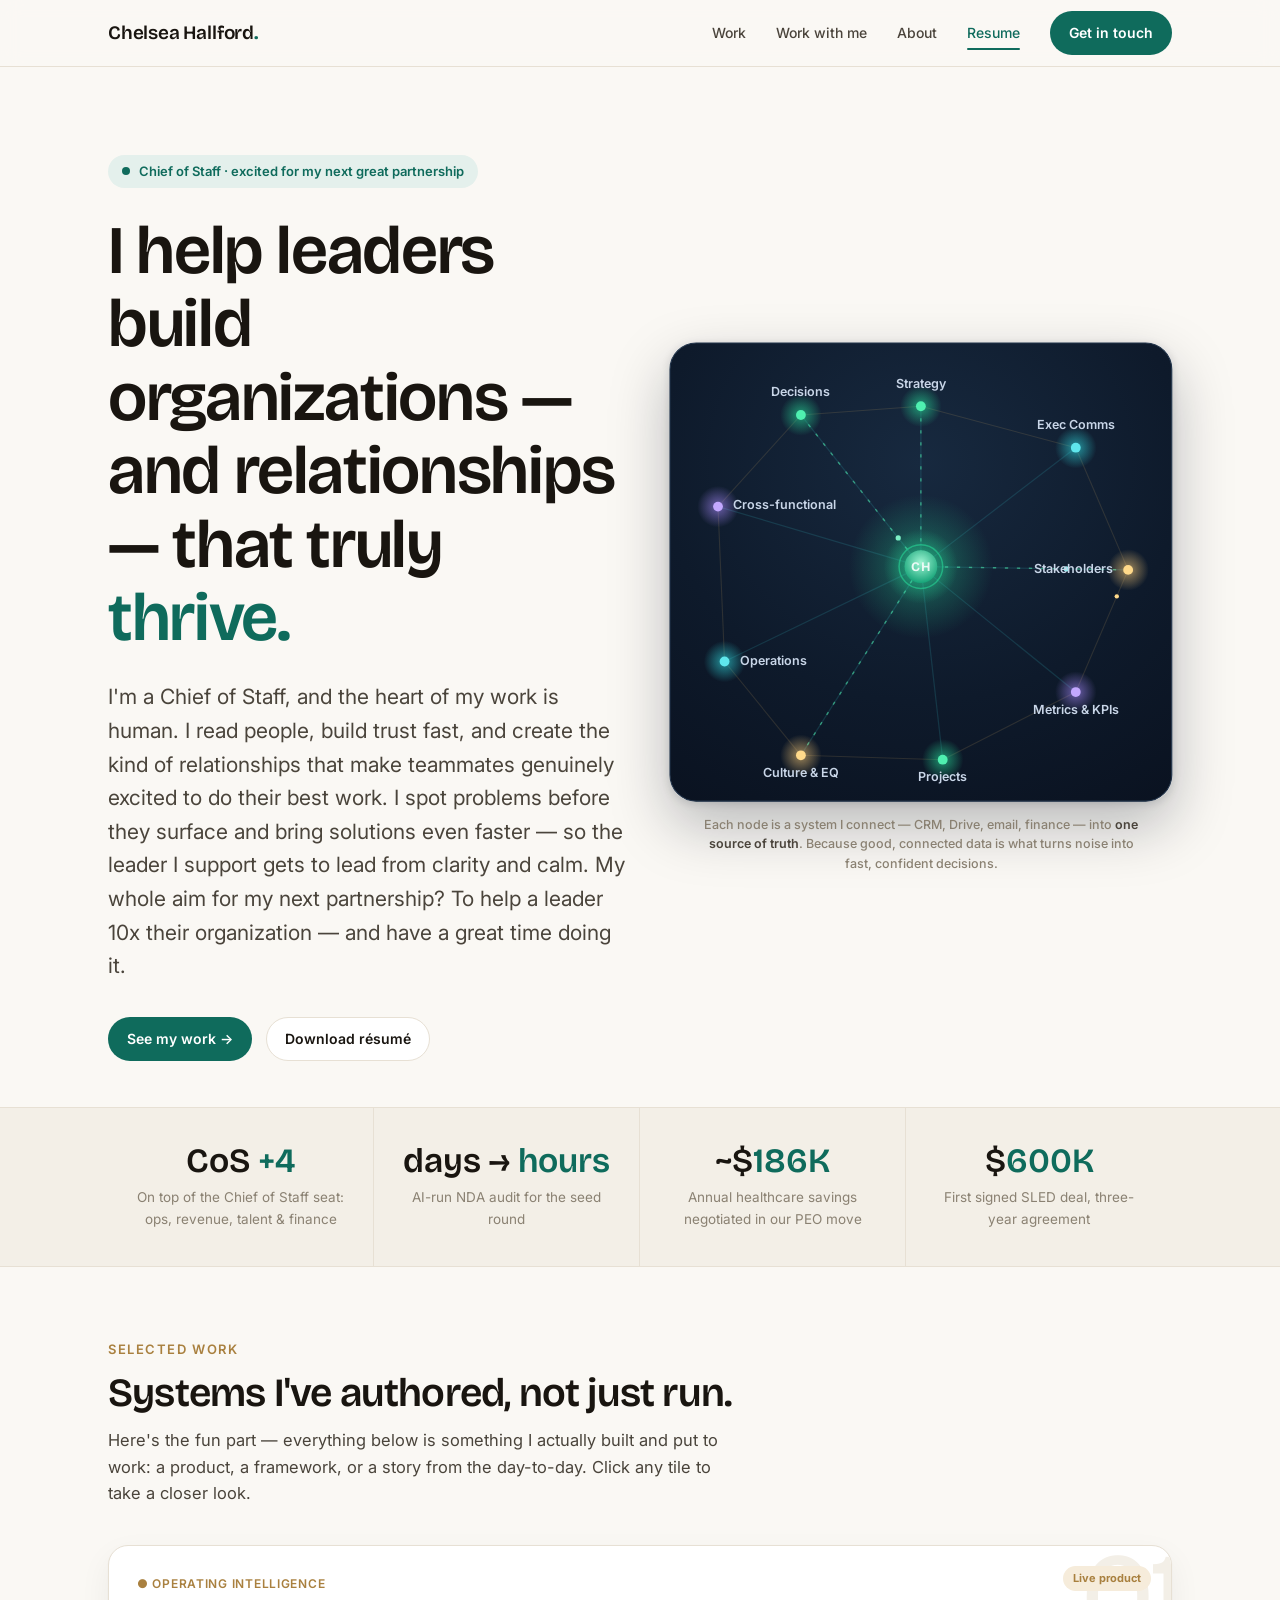
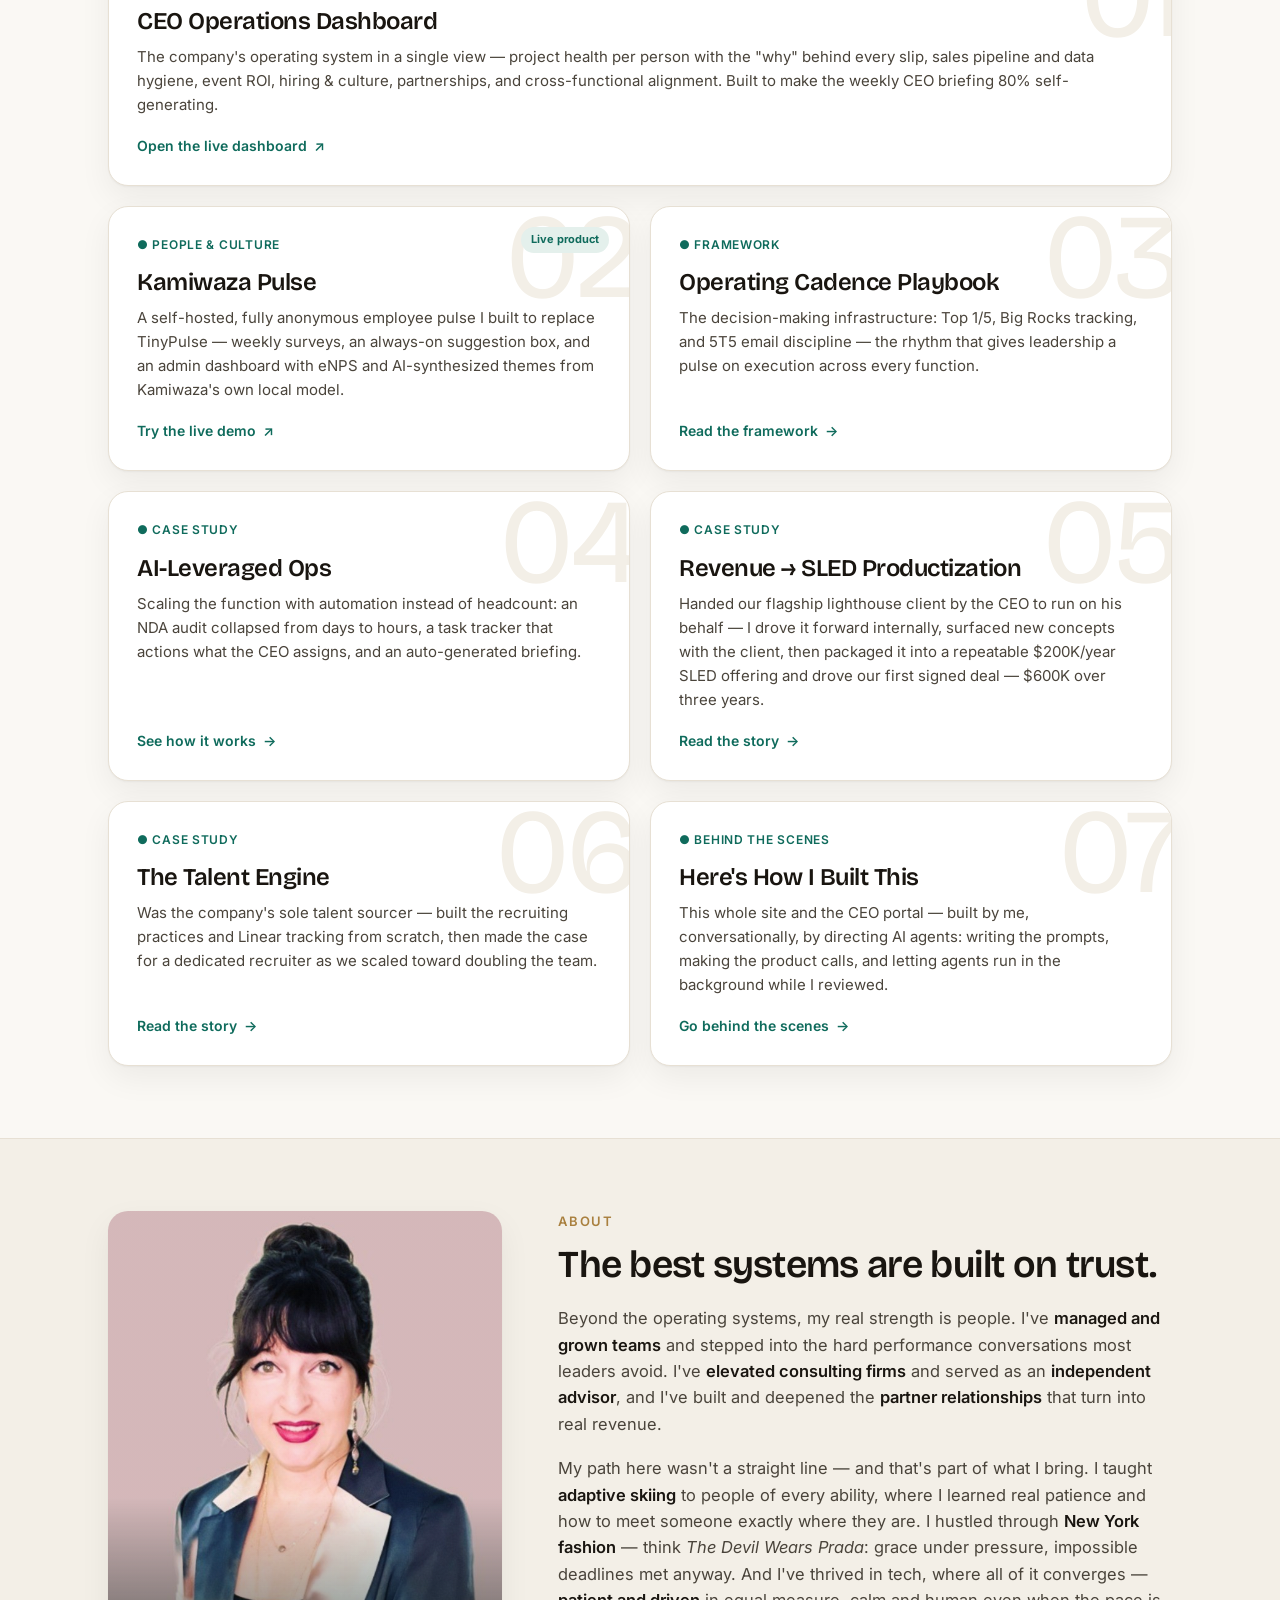
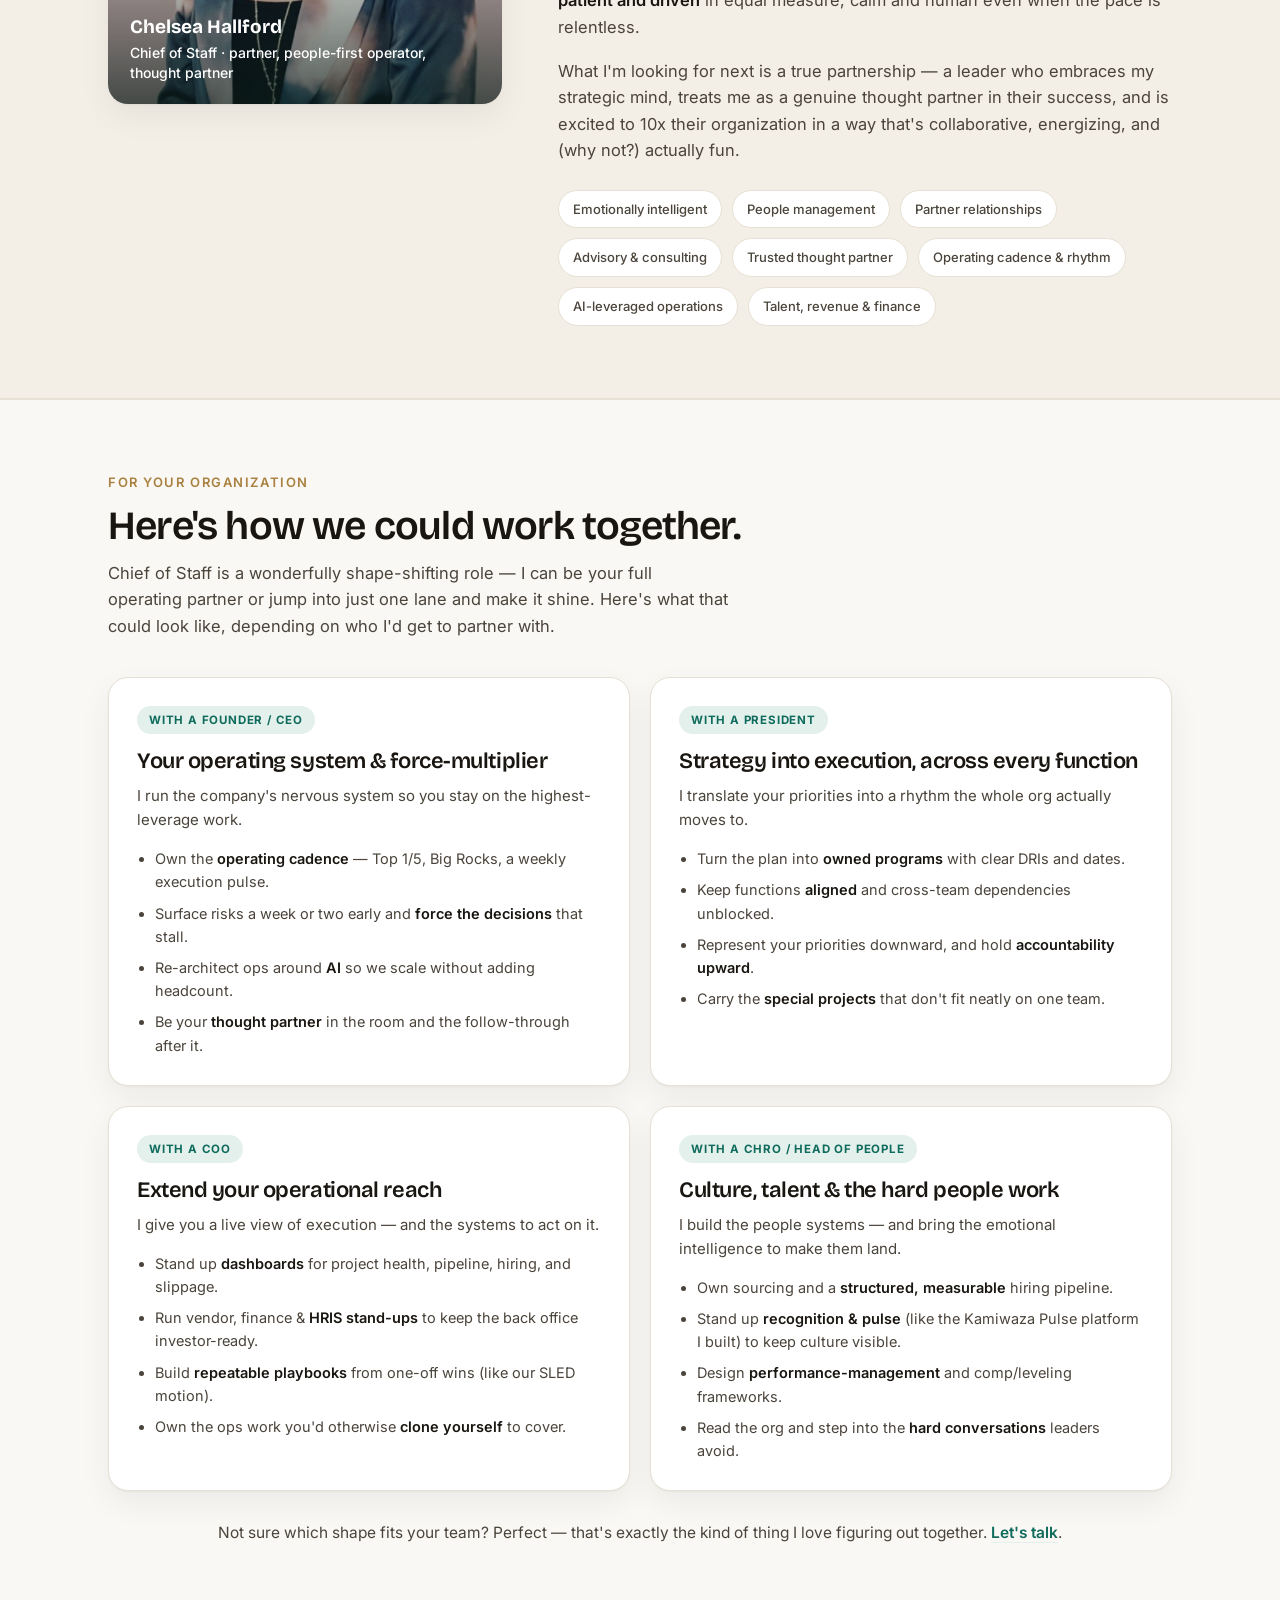
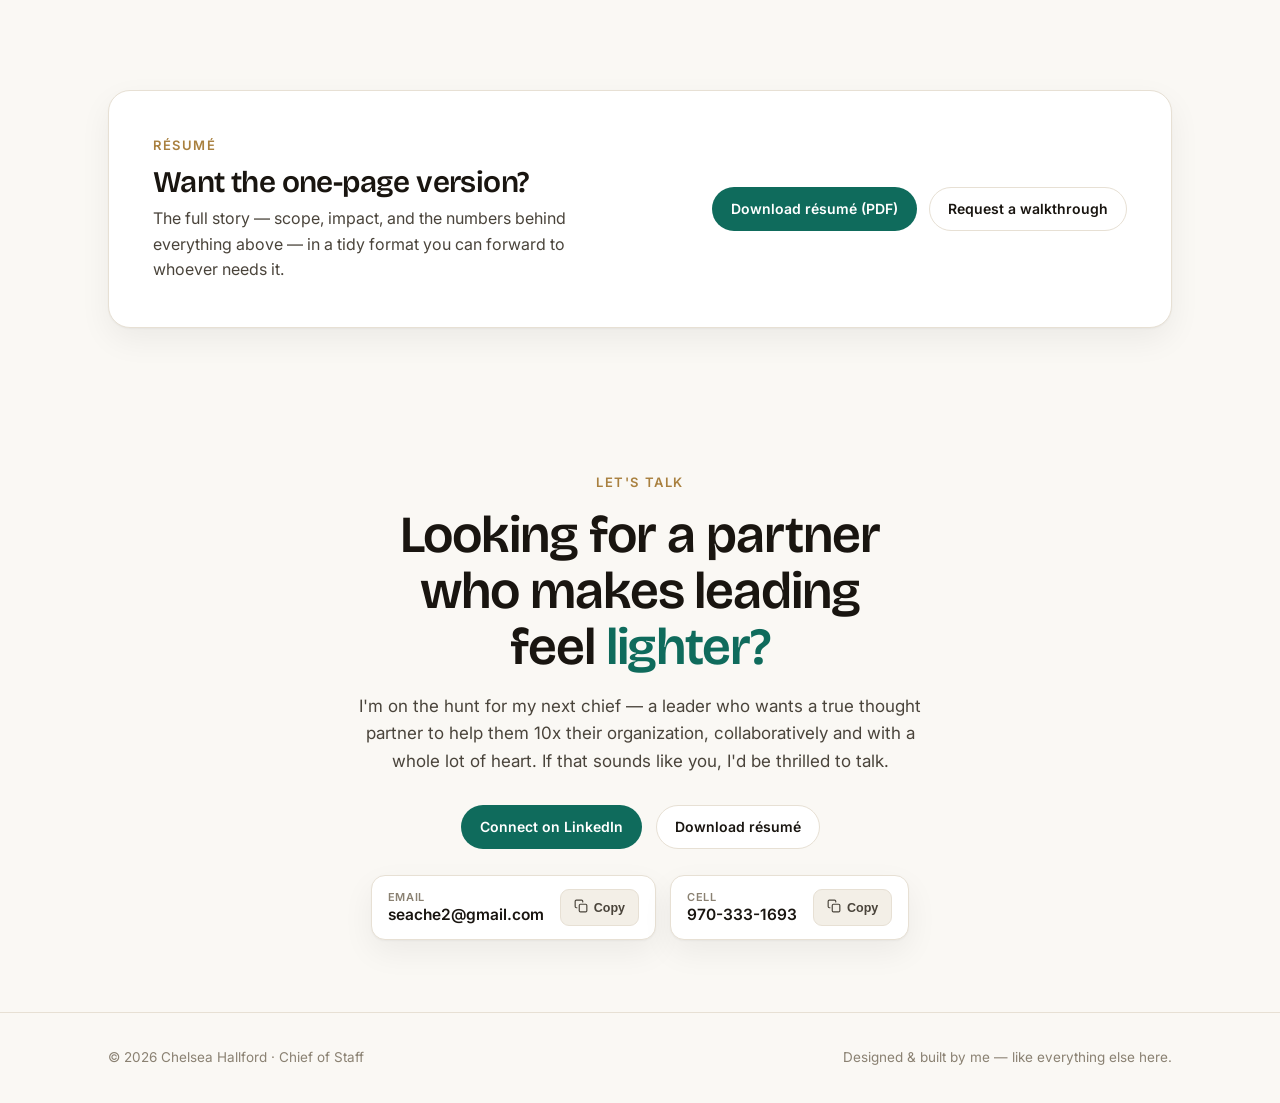
==== commit a5542c58: "Update resume to Nov 2026 AI Chief of Staff version; refresh stats; Pulse goes live" ====
--- a/index.html
+++ b/index.html
@@ -333,8 +333,8 @@
   <div class="wrap">
     <div class="stat"><div class="n">CoS <span>+4</span></div><div class="l">On top of the Chief of Staff seat: ops, revenue, talent &amp; finance</div></div>
     <div class="stat"><div class="n">days → <span>hours</span></div><div class="l">AI-run NDA audit for the seed round</div></div>
-    <div class="stat"><div class="n">&lt;<span>30</span> days</div><div class="l">Engineering role-open to signed offer</div></div>
-    <div class="stat"><div class="n">~$<span>500K</span></div><div class="l">Repeatable annual value per municipality</div></div>
+    <div class="stat"><div class="n">~$<span>186K</span></div><div class="l">Annual healthcare savings negotiated in our PEO move</div></div>
+    <div class="stat"><div class="n">$<span>600K</span></div><div class="l">First signed SLED deal, three-year agreement</div></div>
   </div>
 </div>
 
@@ -358,13 +358,13 @@
       </div>
 
       <!-- Kamiwaza Pulse -->
-      <div class="tile" onclick="window.open('kamiwaza-pulse.html','_blank')">
-        <span class="tag">Product concept</span>
+      <div class="tile" onclick="window.open('pulse/index.html','_blank')">
+        <span class="tag">Live product</span>
         <span class="glyph">02</span>
         <span class="cat">● People & culture</span>
         <h3 class="serif">Kamiwaza Pulse</h3>
-        <div class="desc">A real-time employee sentiment system built to beat TinyPulse — AI-synthesized themes, manager nudges, and a kudos wall that feeds CEO shout-outs at All-Hands.</div>
-        <span class="go">Explore the concept <span class="arrow">↗</span></span>
+        <div class="desc">A self-hosted, fully anonymous employee pulse I built to replace TinyPulse — weekly surveys, an always-on suggestion box, and an admin dashboard with eNPS and AI-synthesized themes from Kamiwaza's own local model.</div>
+        <span class="go">Try the live demo <span class="arrow">↗</span></span>
       </div>
 
       <!-- Cadence Playbook -->
@@ -390,7 +390,7 @@
         <span class="glyph">05</span>
         <span class="cat">● Case study</span>
         <h3 class="serif">Revenue → SLED Productization</h3>
-        <div class="desc">Handed our flagship lighthouse client by the CEO to run on his behalf — I drove it forward internally, surfaced new concepts with the client, then packaged it into a repeatable ~$500K/city offering.</div>
+        <div class="desc">Handed our flagship lighthouse client by the CEO to run on his behalf — I drove it forward internally, surfaced new concepts with the client, then packaged it into a repeatable $200K/year SLED offering and drove our first signed deal — $600K over three years.</div>
         <span class="go">Read the story <span class="arrow">→</span></span>
       </div>
 
@@ -487,7 +487,7 @@
         <p>I build the people systems — and bring the emotional intelligence to make them land.</p>
         <ul>
           <li>Own sourcing and a <b>structured, measurable</b> hiring pipeline.</li>
-          <li>Stand up <b>recognition &amp; pulse</b> (my Kamiwaza Pulse concept) to keep culture visible.</li>
+          <li>Stand up <b>recognition &amp; pulse</b> (like the Kamiwaza Pulse platform I built) to keep culture visible.</li>
           <li>Design <b>performance-management</b> and comp/leveling frameworks.</li>
           <li>Read the org and step into the <b>hard conversations</b> leaders avoid.</li>
         </ul>
@@ -628,11 +628,11 @@
       <li><b>Surfaced new concepts directly with the client</b>, growing both the scope and the relationship.</li>
     </ul>
     <h4>Then I made it repeatable</h4>
-    <p>Once it was proven, I packaged it into a productized public-sector offering: an enterprise baseline, priced add-on nodes, and a path to <b>~$500K/year per municipality</b> — turning a single account into a commercial asset the sales team can run.</p>
+    <p>Once it was proven, I packaged it into a productized public-sector offering: a <b>$200K annual starter package</b> with standardized $50K support packages — then personally drove the company's <b>first signed SLED agreement: $600K over three years</b>, turning a single account into a commercial asset the sales team can run.</p>
     <div class="modal-metrics">
-      <div class="mm"><div class="n">$200K</div><div class="l">Enterprise baseline</div></div>
-      <div class="mm"><div class="n">$50K</div><div class="l">Per add-on node</div></div>
-      <div class="mm"><div class="n">~$500K</div><div class="l">Annual, per municipality</div></div>
+      <div class="mm"><div class="n">$200K</div><div class="l">Annual starter package</div></div>
+      <div class="mm"><div class="n">$50K</div><div class="l">Standard support package</div></div>
+      <div class="mm"><div class="n">$600K</div><div class="l">First signed deal (3 yrs)</div></div>
     </div>`},
   talent:{cat:"Case study",title:"The Talent Engine",body:`
     <h4>The problem</h4>
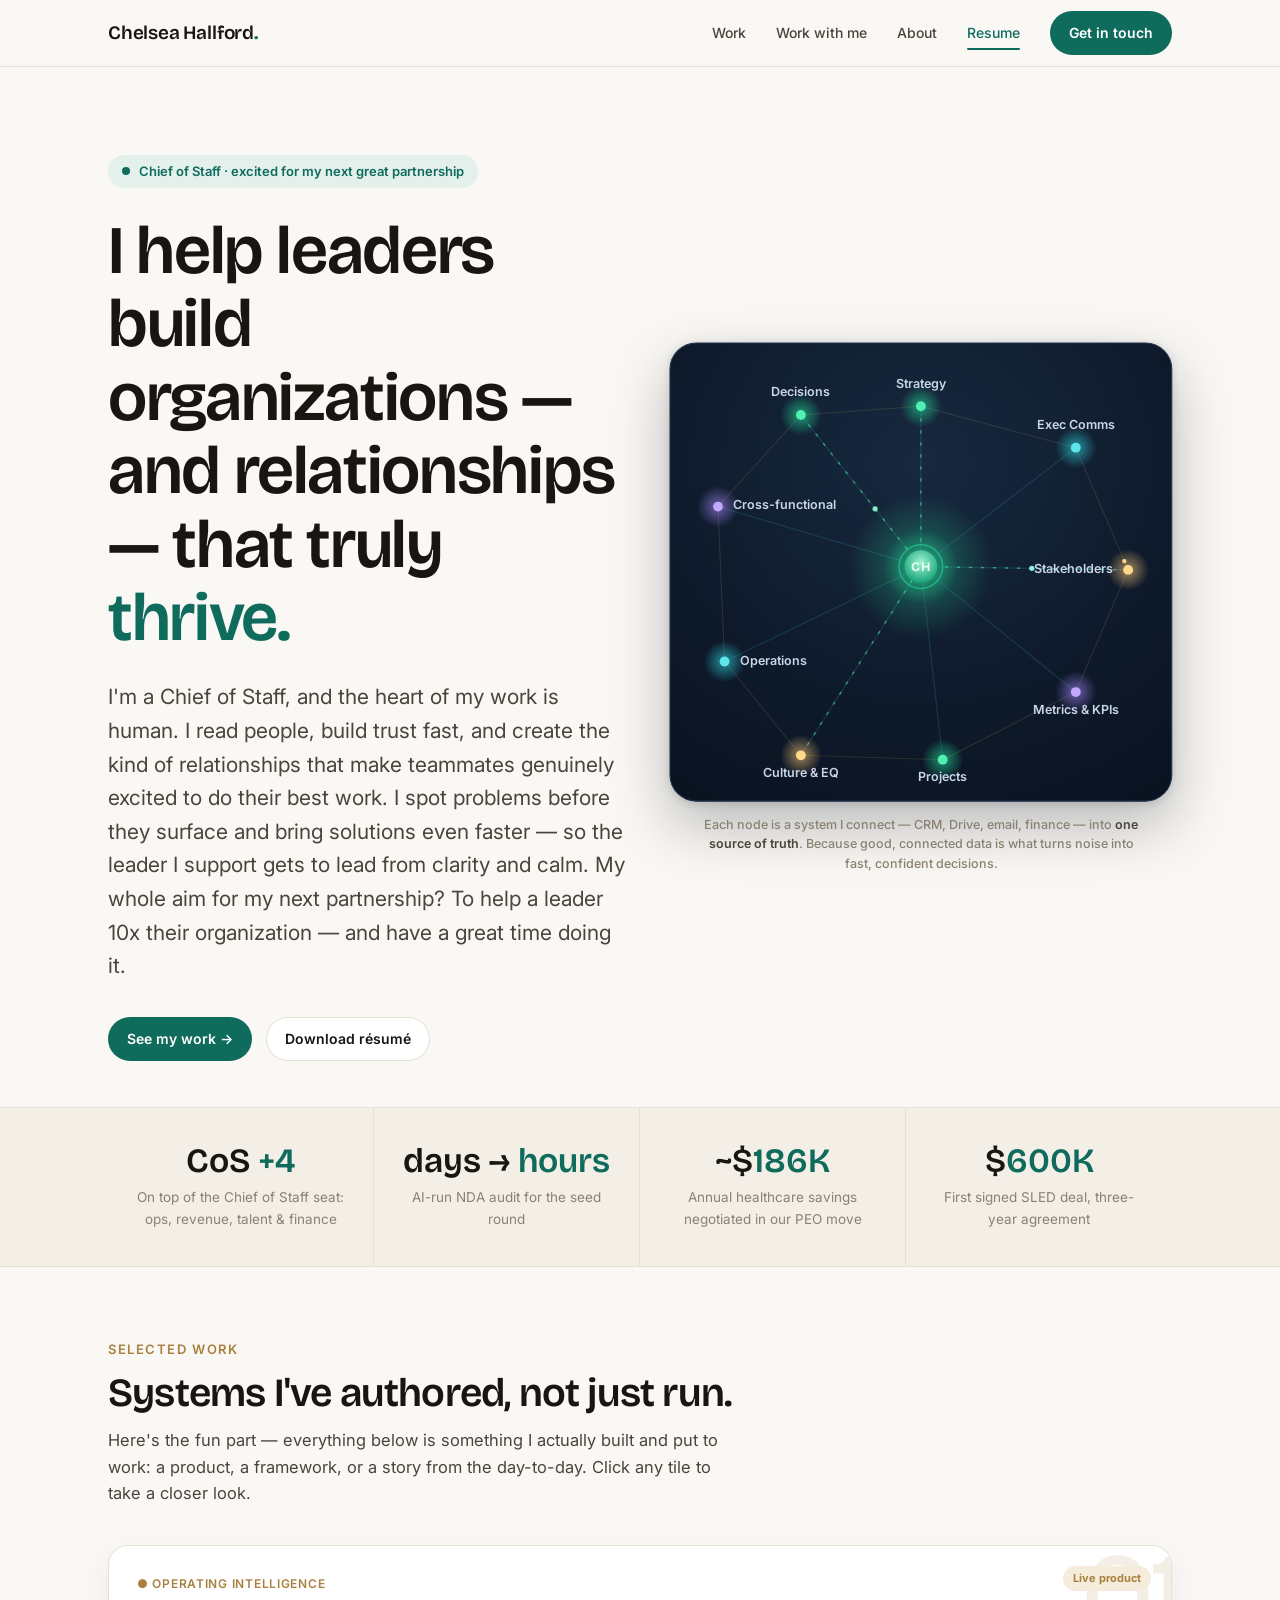
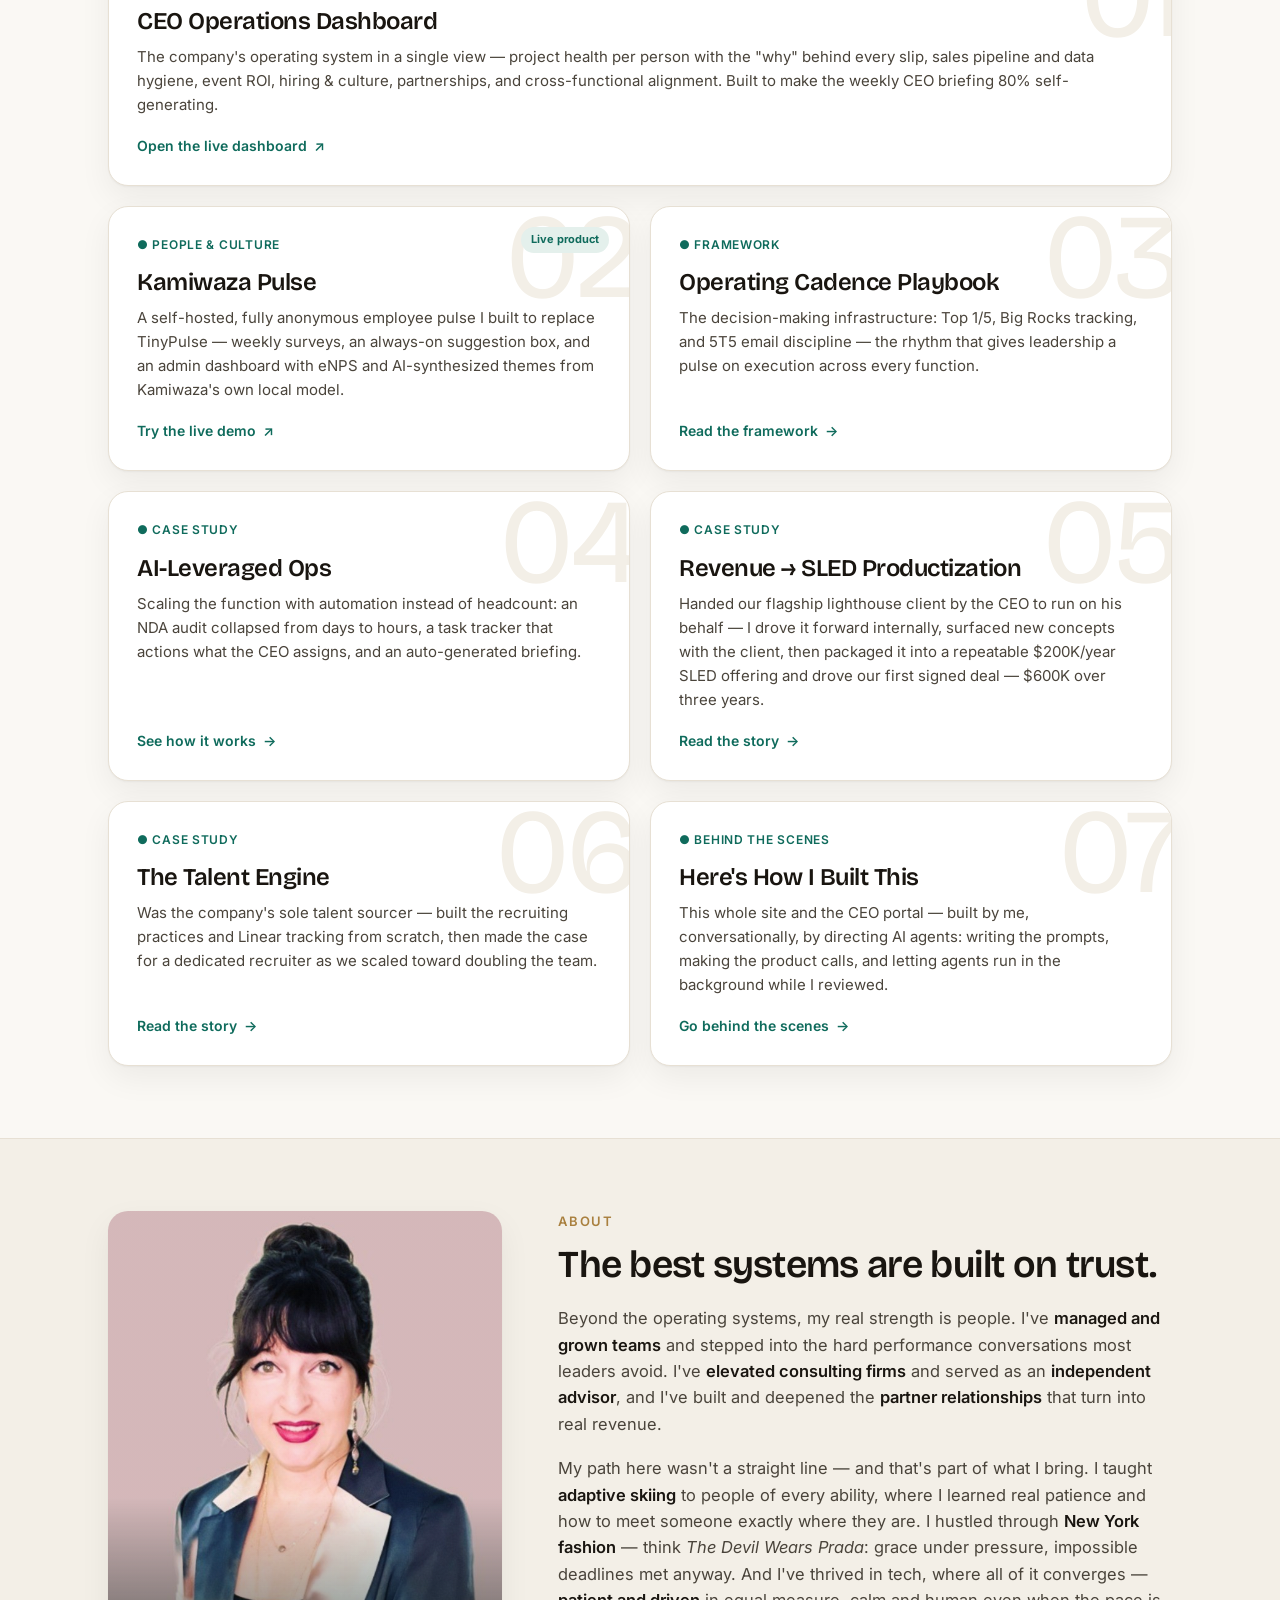
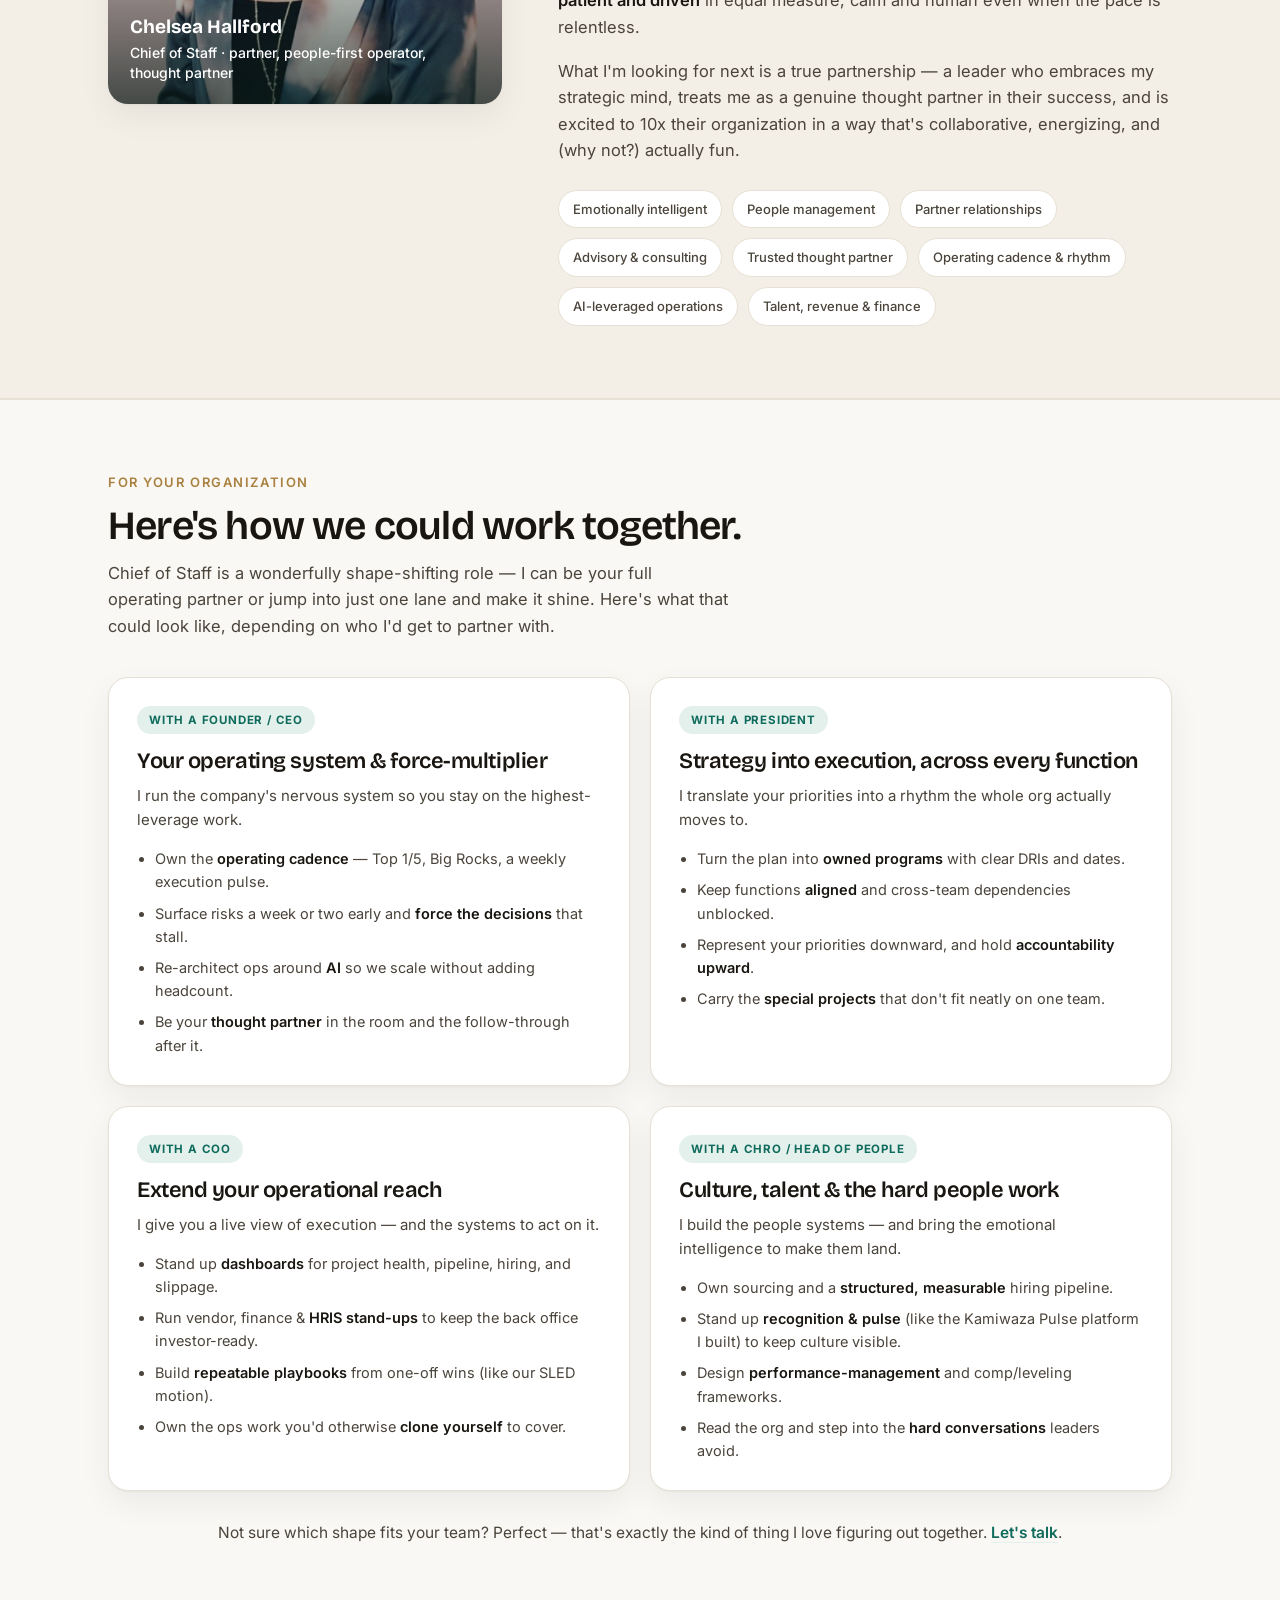
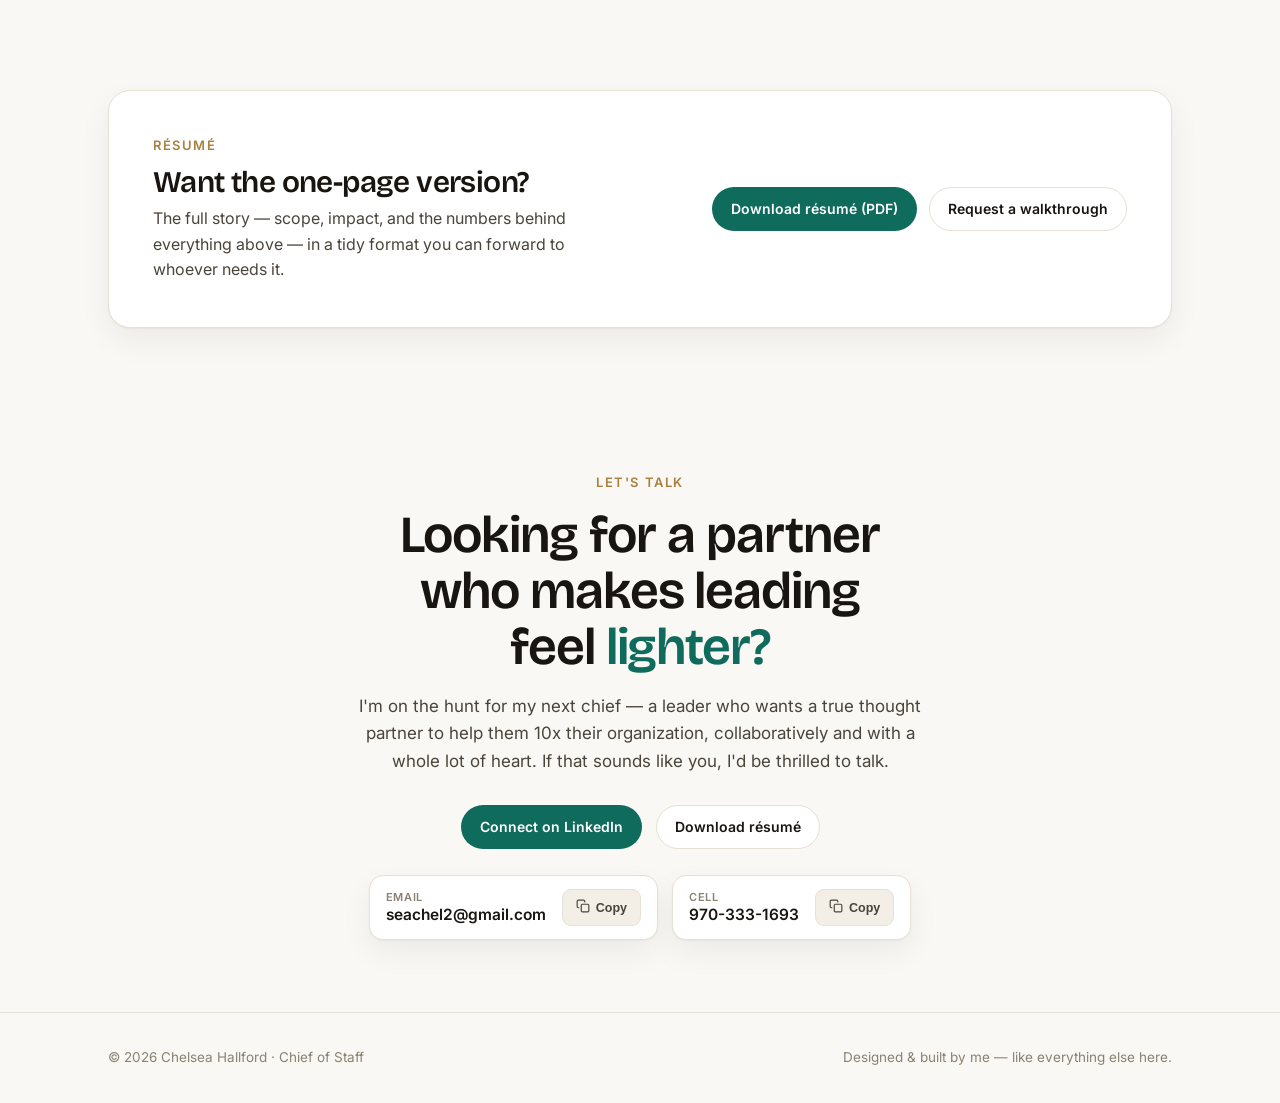
==== commit 8dcf30aa: "Fix contact email to seachel2@gmail.com" ====
--- a/index.html
+++ b/index.html
@@ -526,9 +526,9 @@
       <div class="ccard">
         <div class="cinfo">
           <span class="ccard-label">Email</span>
-          <a href="mailto:seache2@gmail.com" class="ccard-val">seache2@gmail.com</a>
+          <a href="mailto:seachel2@gmail.com" class="ccard-val">seachel2@gmail.com</a>
         </div>
-        <button class="copy-btn" data-copy="seache2@gmail.com" onclick="copyVal(this)" aria-label="Copy email"><span class="ci"></span>Copy</button>
+        <button class="copy-btn" data-copy="seachel2@gmail.com" onclick="copyVal(this)" aria-label="Copy email"><span class="ci"></span>Copy</button>
       </div>
       <div class="ccard">
         <div class="cinfo">
